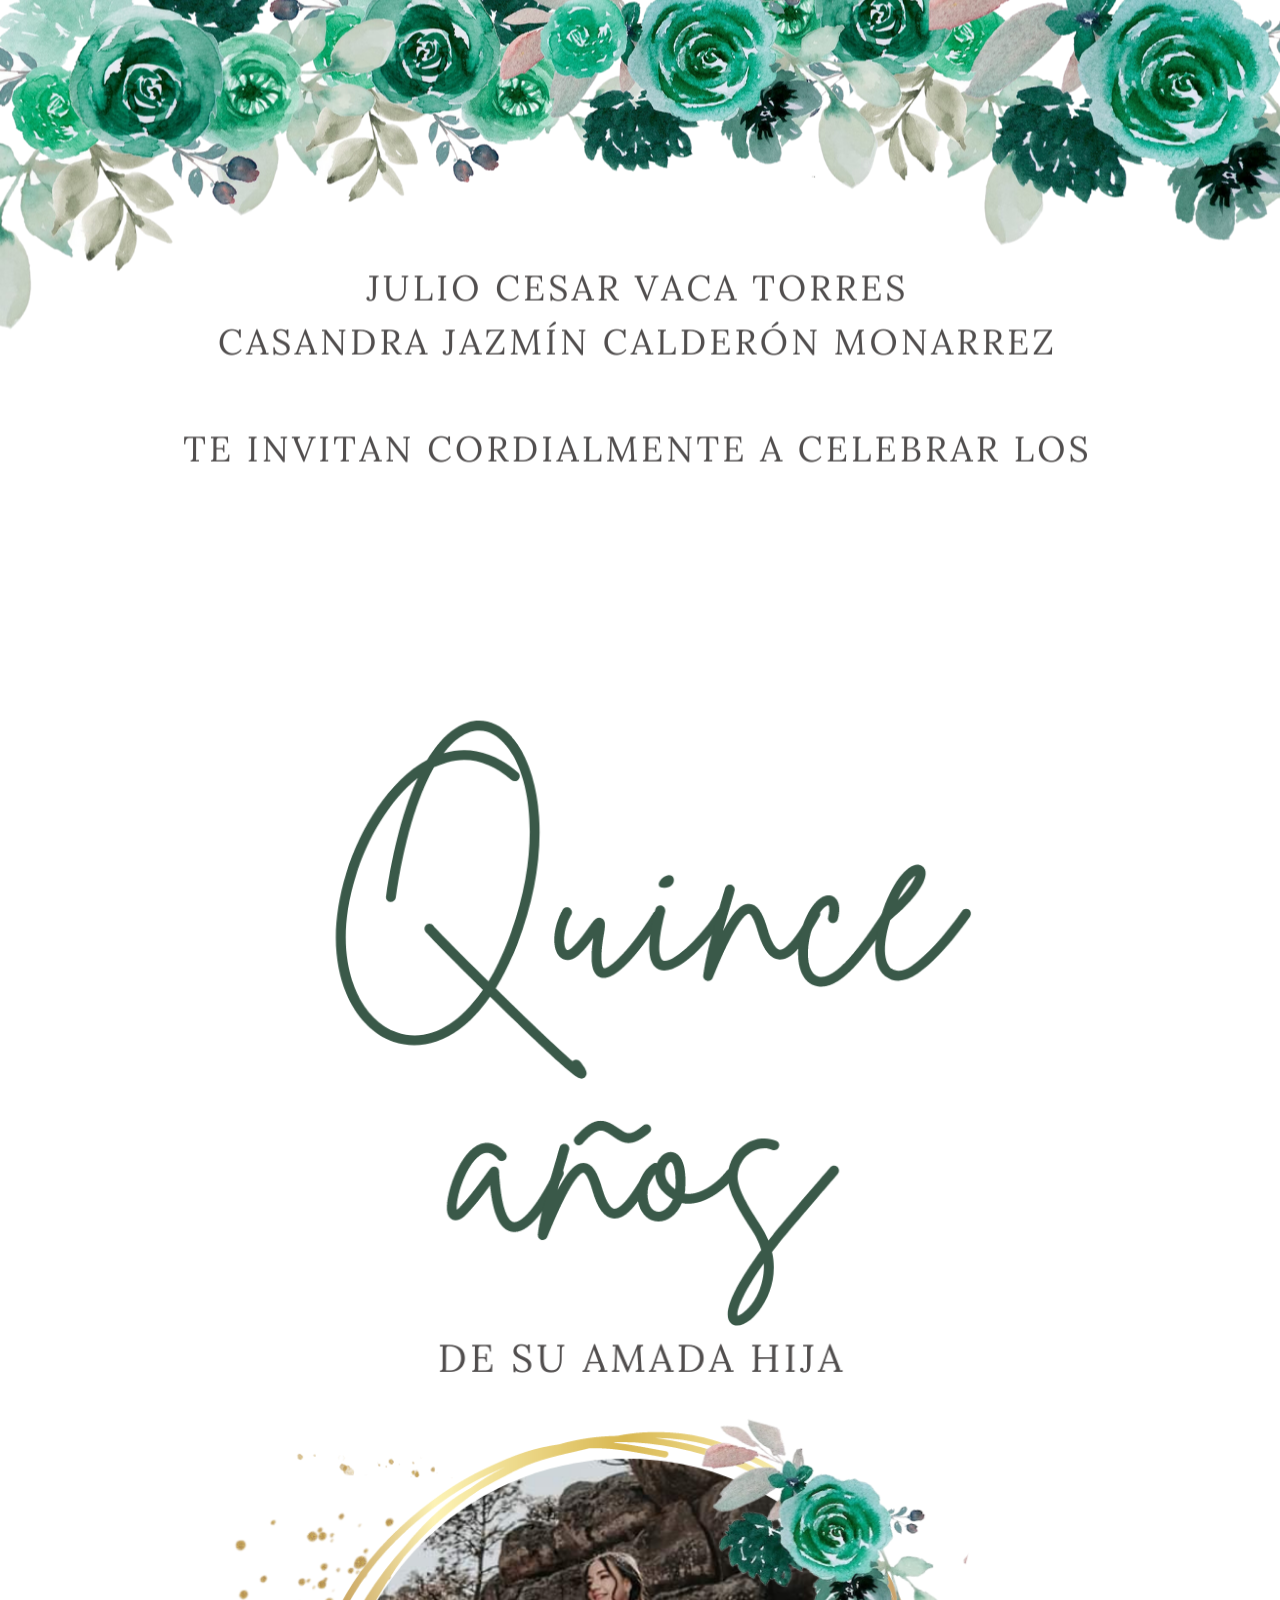
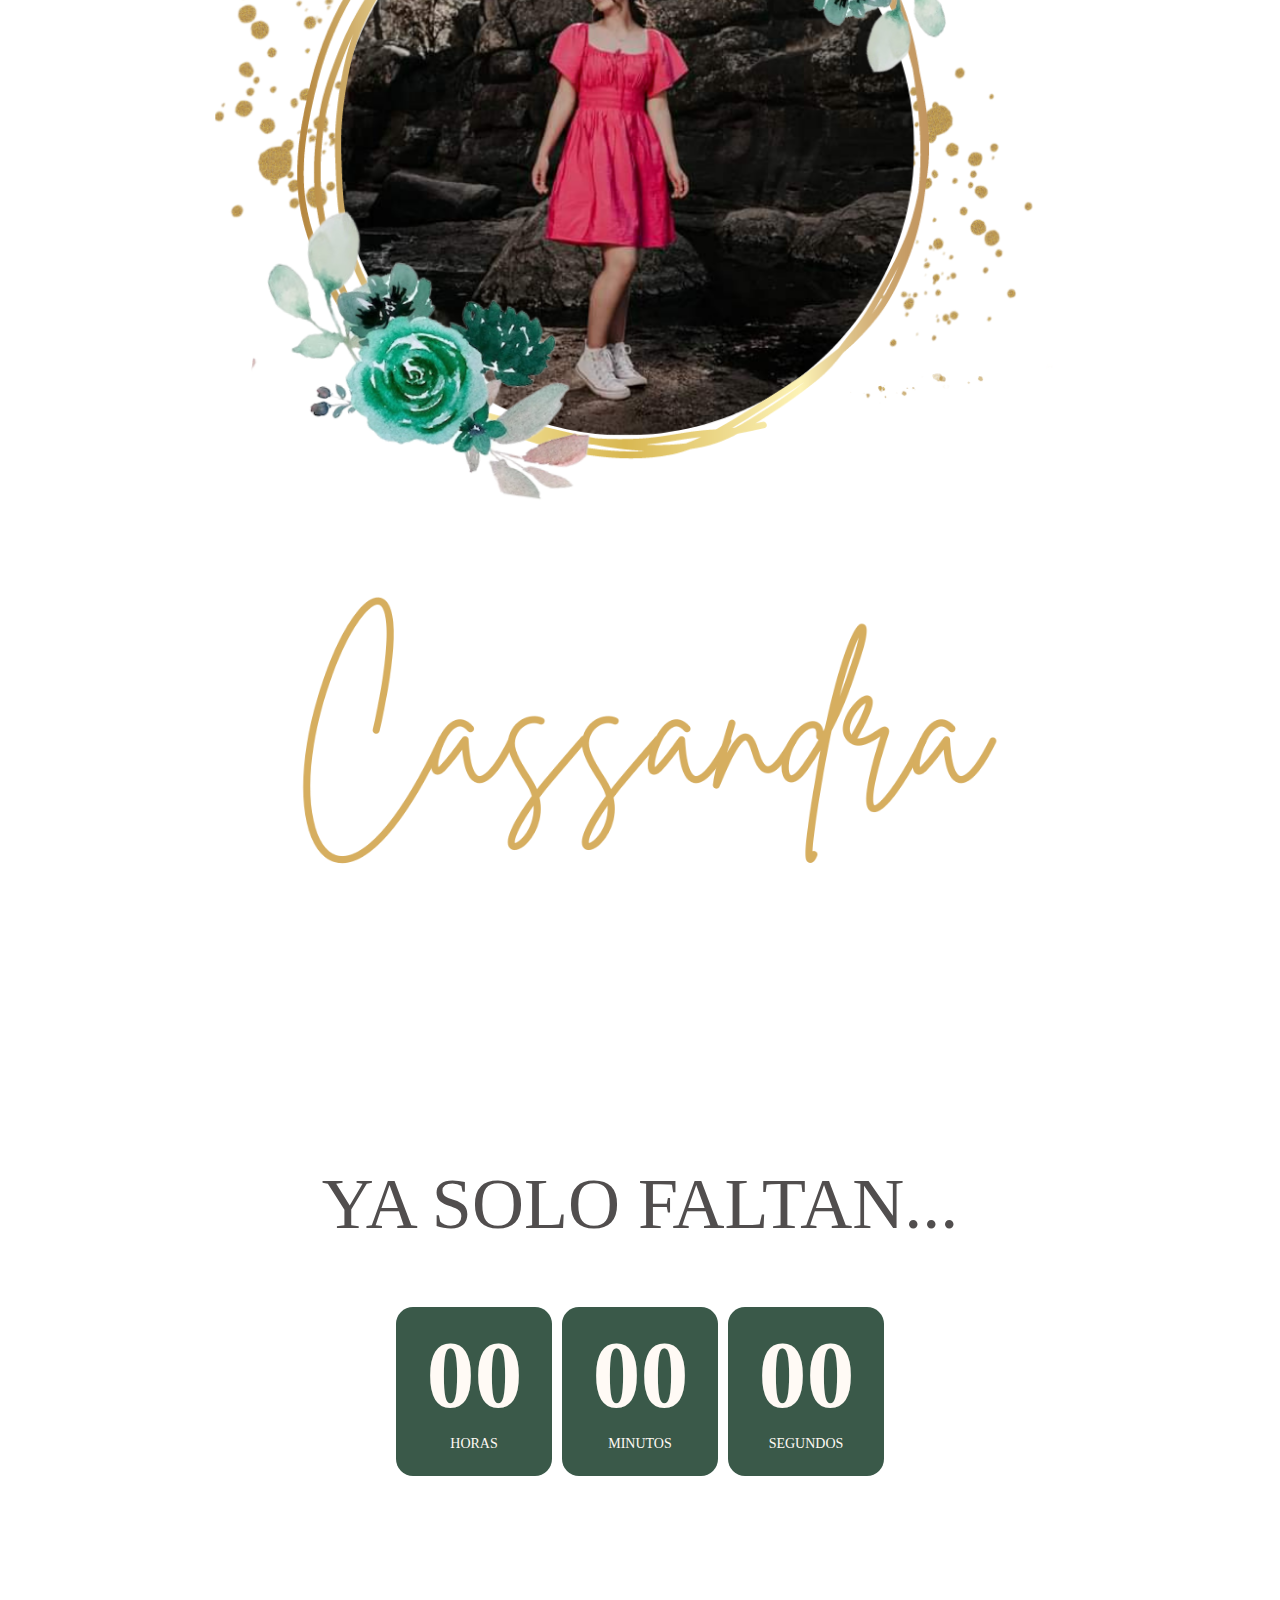
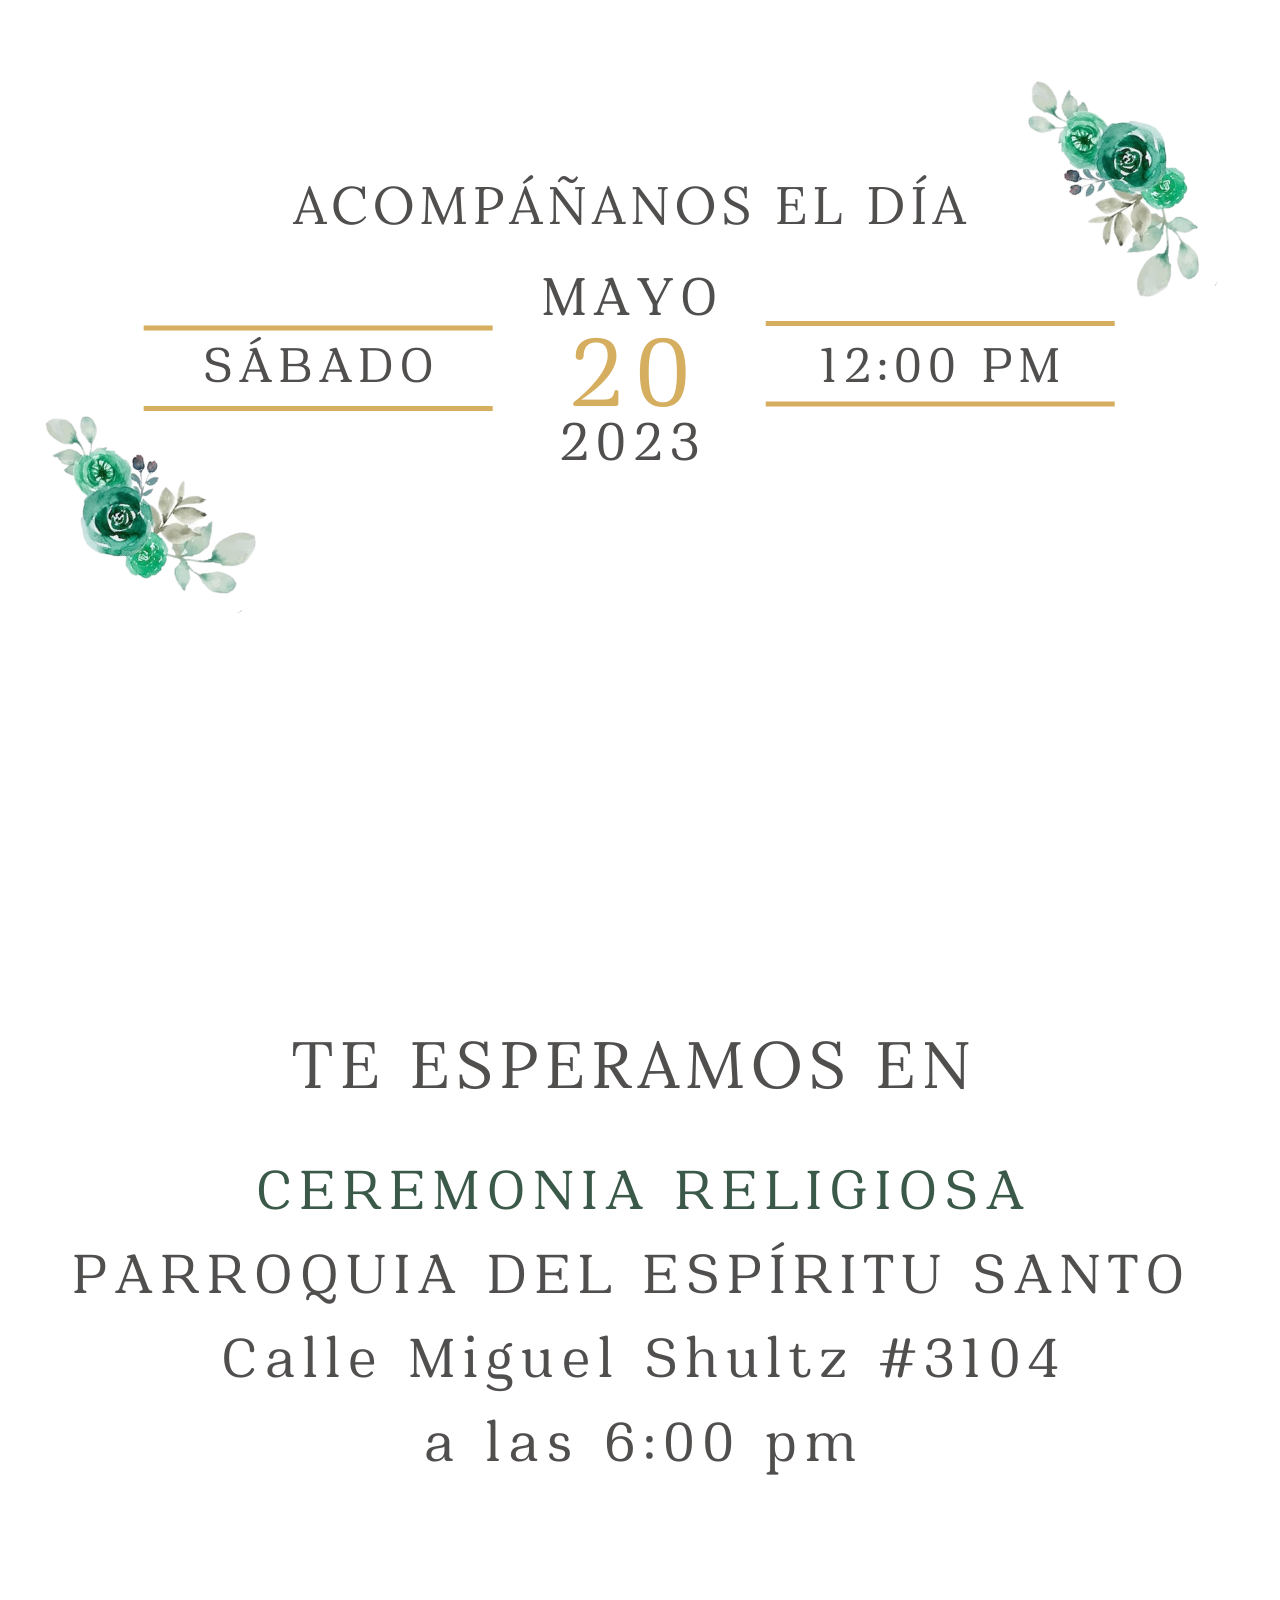
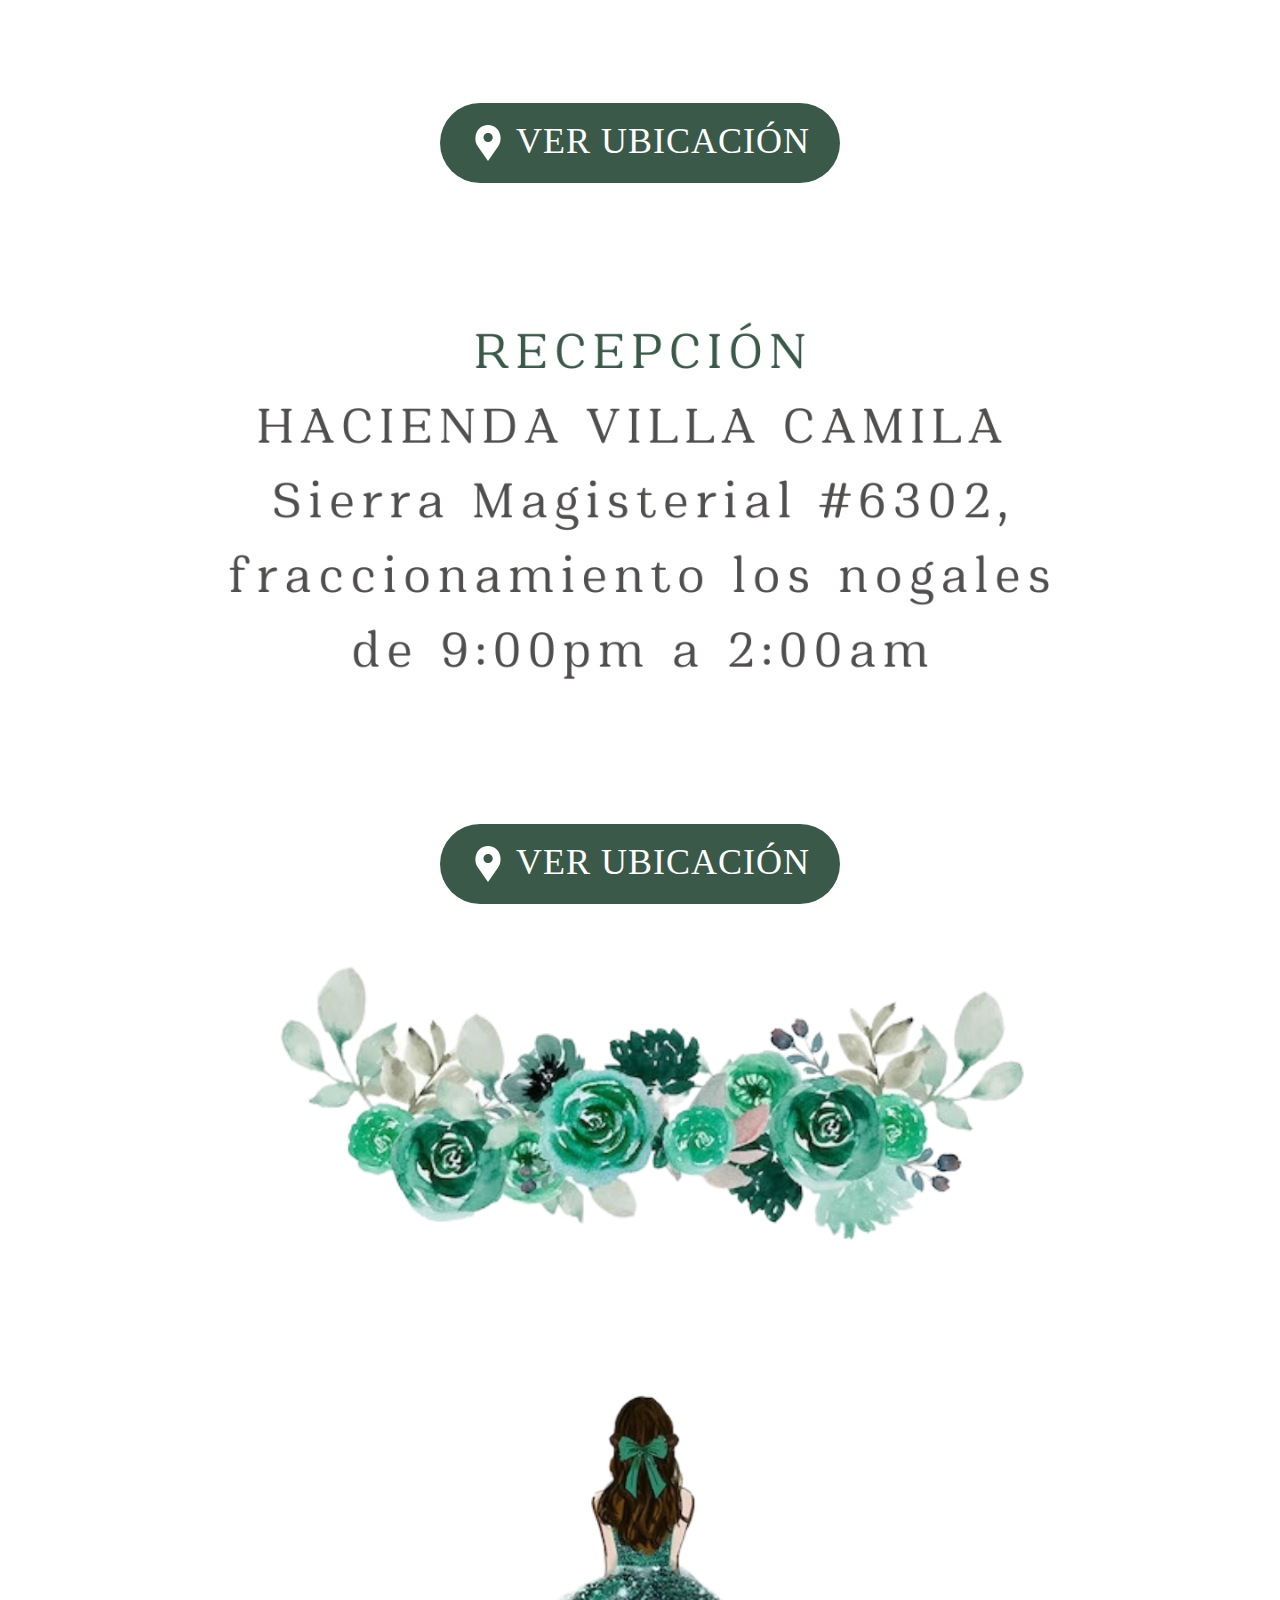
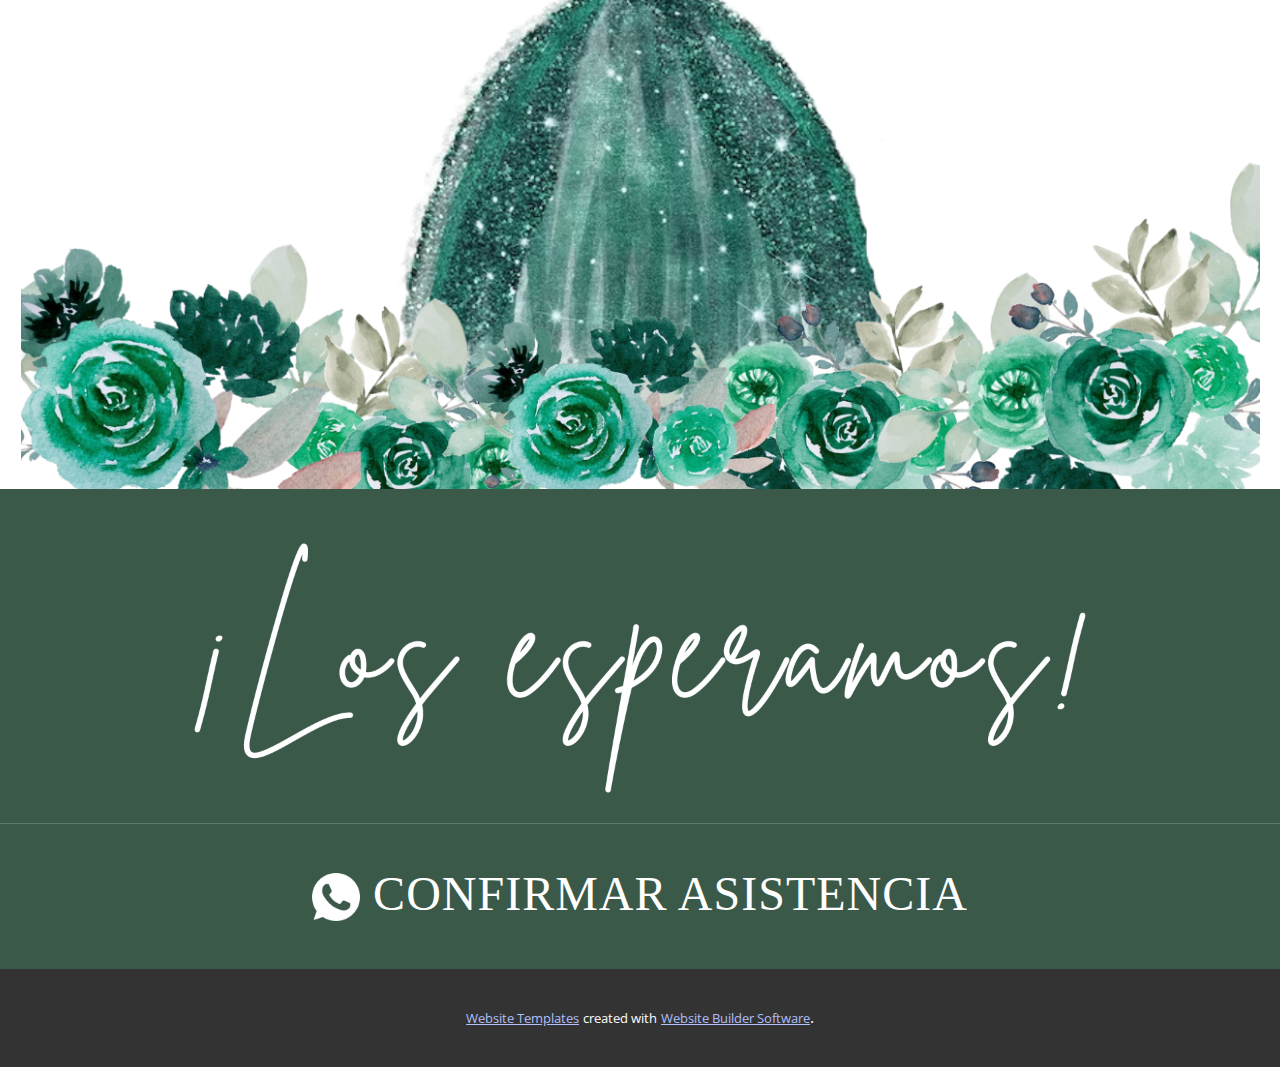
==== Invitacion-Muestra.html @ a3446322 "Add files via upload" ====
<!DOCTYPE html>
<html style="font-size: 16px;" lang="es"><head>
    <meta name="viewport" content="width=device-width, initial-scale=1.0">
    <meta charset="utf-8">
    <meta name="keywords" content="¡Vamos a Celebrar!, ​Ya Solo Faltan..., ¡Acompáñanos a el día!, Te esperamos enNombre del salón, ¡No Faltes!​, Confirma tu asistencia">
    <meta name="description" content="">
    <title>Invitacion Muestra</title>
    <link rel="stylesheet" href="nicepage.css" media="screen">
<link rel="stylesheet" href="Invitacion-Muestra.css" media="screen">
    <script class="u-script" type="text/javascript" src="jquery.js" defer=""></script>
    <script class="u-script" type="text/javascript" src="nicepage.js" defer=""></script>
    <meta name="generator" content="Nicepage 5.5.0, nicepage.com">
    
    <link id="u-theme-google-font" rel="stylesheet" href="https://fonts.googleapis.com/css?family=Roboto:100,100i,300,300i,400,400i,500,500i,700,700i,900,900i|Open+Sans:300,300i,400,400i,500,500i,600,600i,700,700i,800,800i">
    
    
    
    
    
    
    
    
    
    
    
    
    
    
    
    
    
    <script type="application/ld+json">{
		"@context": "http://schema.org",
		"@type": "Organization",
		"name": "Copia de Site5",
		"sameAs": [
				"https://www.facebook.com/AnaAcostaInvitacionesInfantiles/",
				"https://wa.me/message/FXJMHPKDZSCZI1",
				"https://www.instagram.com/anaacosta_invitaciones/"
		]
}</script>
    <meta name="theme-color" content="#3f62f1">
    <meta property="og:title" content="Invitacion Muestra">
    <meta property="og:description" content="">
    <meta property="og:type" content="website">
  <meta data-intl-tel-input-cdn-path="intlTelInput/"></head>
  <body class="u-body u-xl-mode" data-lang="es">
    <section class="u-clearfix u-image u-section-1" id="sec-6061" data-image-width="1280" data-image-height="720">
      <div class="u-clearfix u-sheet u-valign-middle u-sheet-1"></div>
    </section>
    <section class="u-clearfix u-container-align-center u-image u-image-contain u-section-2" id="sec-3e71" data-image-width="1280" data-image-height="720">
      <div class="u-clearfix u-sheet u-sheet-1"></div>
    </section>
    <section class="u-clearfix u-container-align-center u-image u-image-contain u-section-3" id="sec-f51b" data-image-width="1280" data-image-height="720">
      <div class="u-clearfix u-sheet u-sheet-1"></div>
    </section>
    <section class="u-clearfix u-container-align-center u-image u-image-contain u-section-4" id="sec-8575" data-image-width="1280" data-image-height="720">
      <div class="u-clearfix u-sheet u-sheet-1"></div>
    </section>
    <section class="u-clearfix u-section-5" id="carousel_cf82">
      <div class="u-clearfix u-sheet u-valign-middle-lg u-valign-middle-md u-valign-middle-sm u-valign-middle-xs u-sheet-1">
        <h2 class="u-custom-font u-font-georgia u-text u-text-custom-color-22 u-text-default u-text-1">YA SOLO FALTAN...</h2>
      </div>
    </section>
    <section class="u-clearfix u-section-6" id="sec-a7fc">
      <div class="u-clearfix u-sheet u-valign-middle-xs u-sheet-1">
        <div class="u-countdown u-countdown-1" data-target-date="Sun, 21 May 2023 00:00:38 GMT" data-type="to-date" data-for="everyone" data-time-left="750m" data-timer-id="5ce0" data-target-number="100" data-direction="down" data-start-time="Fri, 25 Nov 2022 11:04:22 GMT" data-frequency="1s" data-after-count="none" data-redirect-url="https://" data-count-animation="slide" data-animation-out="0">
          <div class="u-countdown-wrapper u-spacing-10">
            <div class="u-countdown-item u-countdown-years u-custom-color-26 u-hidden u-radius-17 u-spacing-10 u-countdown-item-1">
              <div class="u-countdown-counter u-custom-font u-font-roboto-slab u-countdown-counter-1"><div class="u-countdown-number u-text-custom-color-20">0</div><div class="u-countdown-number u-hidden u-text-custom-color-20">0</div></div>
              <div class="u-countdown-label u-custom-font u-font-georgia u-text-custom-color-20 u-countdown-label-1">Years</div>
            </div>
            <div class="u-countdown-separator u-custom-font u-font-roboto-slab u-hidden u-text-custom-color-20 u-countdown-separator-1"></div>
            <div class="u-countdown-days u-countdown-item u-custom-color-26 u-radius-17 u-spacing-10 u-countdown-item-2">
              <div class="u-countdown-counter u-custom-font u-font-roboto-slab u-countdown-counter-2"><div class="u-countdown-number u-text-custom-color-20">2</div><div class="u-countdown-number u-text-custom-color-20">3</div><div class="u-countdown-number u-hidden u-text-custom-color-20">2</div></div>
              <div class="u-countdown-label u-custom-font u-font-georgia u-text-custom-color-20 u-countdown-label-2">Días</div>
            </div>
            <div class="u-countdown-separator u-custom-font u-font-roboto-slab u-text-custom-color-20 u-countdown-separator-2"></div>
            <div class="u-countdown-hours u-countdown-item u-custom-color-26 u-radius-17 u-spacing-10 u-countdown-item-3">
              <div class="u-countdown-counter u-custom-font u-font-roboto-slab u-countdown-counter-3"><div class="u-countdown-number u-text-custom-color-20">1</div><div class="u-countdown-number u-text-custom-color-20">9</div></div>
              <div class="u-countdown-label u-custom-font u-font-georgia u-text-custom-color-20 u-countdown-label-3">Horas</div>
            </div>
            <div class="u-countdown-separator u-custom-font u-font-roboto-slab u-text-custom-color-20 u-countdown-separator-3"></div>
            <div class="u-countdown-item u-countdown-minutes u-custom-color-26 u-radius-17 u-spacing-10 u-countdown-item-4">
              <div class="u-countdown-counter u-custom-font u-font-roboto-slab u-countdown-counter-4"><div class="u-countdown-number u-text-custom-color-20">3</div><div class="u-countdown-number u-text-custom-color-20">4</div></div>
              <div class="u-countdown-label u-custom-font u-font-georgia u-text-custom-color-20 u-countdown-label-4">Minutos</div>
            </div>
            <div class="u-countdown-separator u-custom-font u-font-roboto-slab u-text-custom-color-20 u-countdown-separator-4"></div>
            <div class="u-countdown-item u-countdown-seconds u-custom-color-26 u-radius-17 u-spacing-10 u-countdown-item-5">
              <div class="u-countdown-counter u-custom-font u-font-roboto-slab u-countdown-counter-5"><div class="u-countdown-number u-text-custom-color-20">0</div><div class="u-countdown-number u-text-custom-color-20">7</div></div>
              <div class="u-countdown-label u-custom-font u-font-georgia u-text-custom-color-20 u-countdown-label-5">Segundos</div>
            </div>
            <div class="u-countdown-separator u-custom-font u-font-roboto-slab u-hidden u-text-custom-color-20 u-countdown-separator-5"></div>
            <div class="u-countdown-item u-countdown-numbers u-custom-color-26 u-hidden u-radius-17 u-spacing-10 u-countdown-item-6">
              <div class="u-countdown-counter u-custom-font u-font-roboto-slab u-countdown-counter-6"><div class="u-countdown-number u-text-custom-color-20">0</div><div class="u-countdown-number u-text-custom-color-20">0</div><div class="u-countdown-number u-text-custom-color-20">1</div><div class="u-countdown-number u-text-custom-color-20">0</div><div class="u-countdown-number u-text-custom-color-20">0</div></div>
              <div class="u-countdown-label u-custom-font u-font-georgia u-text-custom-color-20 u-countdown-label-6">Items</div>
            </div>
          </div>
          <div class="u-countdown-message u-hidden">
            <p>Sorry, the time is up.</p>
          </div>
        </div>
      </div>
    </section>
    <section class="u-clearfix u-container-align-center u-image u-image-contain u-section-7" id="sec-9c58" data-image-width="1280" data-image-height="720">
      <div class="u-clearfix u-sheet u-sheet-1"></div>
    </section>
    <section class="u-clearfix u-container-align-center-lg u-container-align-center-md u-container-align-center-sm u-container-align-center-xl u-image u-image-contain u-section-8" id="sec-7c56" data-image-width="1280" data-image-height="720">
      <div class="u-clearfix u-sheet u-valign-bottom-lg u-valign-bottom-sm u-valign-bottom-xl u-valign-bottom-xs u-sheet-1"></div>
    </section>
    <section class="u-clearfix u-section-9" id="sec-bcdd">
      <div class="u-clearfix u-sheet u-valign-middle-md u-valign-middle-sm u-valign-middle-xs u-sheet-1">
        <a href="https://goo.gl/maps/tTmM3N632WUCsZRV6" class="u-border-none u-btn u-btn-round u-button-style u-custom-color-26 u-custom-font u-font-georgia u-hover-custom-color-27 u-radius-50 u-btn-1"><span class="u-icon"><svg class="u-svg-content" viewBox="0 0 54.757 54.757" x="0px" y="0px" style="width: 1em; height: 1em;"><path d="M40.94,5.617C37.318,1.995,32.502,0,27.38,0c-5.123,0-9.938,1.995-13.56,5.617c-6.703,6.702-7.536,19.312-1.804,26.952
	L27.38,54.757L42.721,32.6C48.476,24.929,47.643,12.319,40.94,5.617z M27.557,26c-3.859,0-7-3.141-7-7s3.141-7,7-7s7,3.141,7,7
	S31.416,26,27.557,26z"></path></svg><img></span>&nbsp;VER UBICACIÓN
        </a>
      </div>
    </section>
    <section class="u-clearfix u-container-align-center u-image u-image-contain u-section-10" id="sec-91b6" data-image-width="1280" data-image-height="720">
      <div class="u-clearfix u-sheet u-valign-bottom-sm u-valign-bottom-xs u-sheet-1"></div>
    </section>
    <section class="u-clearfix u-section-11" id="sec-6587">
      <div class="u-clearfix u-sheet u-valign-middle-md u-valign-middle-sm u-valign-middle-xs u-sheet-1">
        <a href="https://goo.gl/maps/tTmM3N632WUCsZRV6" class="u-border-none u-btn u-btn-round u-button-style u-custom-color-26 u-custom-font u-font-georgia u-hover-custom-color-27 u-radius-50 u-btn-1"><span class="u-icon"><svg class="u-svg-content" viewBox="0 0 54.757 54.757" x="0px" y="0px" style="width: 1em; height: 1em;"><path d="M40.94,5.617C37.318,1.995,32.502,0,27.38,0c-5.123,0-9.938,1.995-13.56,5.617c-6.703,6.702-7.536,19.312-1.804,26.952
	L27.38,54.757L42.721,32.6C48.476,24.929,47.643,12.319,40.94,5.617z M27.557,26c-3.859,0-7-3.141-7-7s3.141-7,7-7s7,3.141,7,7
	S31.416,26,27.557,26z"></path></svg><img></span>&nbsp;VER UBICACIÓN
        </a>
      </div>
    </section>
    <section class="u-clearfix u-container-align-center u-image u-image-contain u-section-12" id="sec-72d9" data-image-width="1280" data-image-height="720">
      <div class="u-clearfix u-sheet u-sheet-1"></div>
    </section>
    <section class="u-clearfix u-container-align-center u-image u-image-contain u-section-13" id="sec-61ba" data-image-width="1280" data-image-height="720">
      <div class="u-clearfix u-sheet u-sheet-1"></div>
    </section>
    <section class="u-clearfix u-image u-section-14" id="sec-9cc2" data-image-width="1920" data-image-height="1080">
      <div class="u-clearfix u-sheet u-sheet-1"></div>
    </section>
    <section class="u-clearfix u-custom-color-26 u-section-15" id="sec-fc0a">
      <div class="u-clearfix u-sheet u-valign-middle u-sheet-1">
        <a href="https://api.whatsapp.com/send?phone=+5216141927201&amp;text=%C2%A1Hola%21+Muchas+gracias+por+la+invitaci%C3%B3n%2C+ah%C3%AD+estaremos%21%21+%F0%9F%A5%B3" class="u-border-none u-btn u-btn-round u-button-style u-custom-color-26 u-custom-font u-font-georgia u-hover-custom-color-27 u-radius-50 u-btn-1"><span class="u-file-icon u-icon u-text-white"><img src="images/733641-25908de1.png" alt=""></span>&nbsp;CONFIRMAR ASISTENCIA
        </a>
      </div>
    </section>
    
    
    
    
    <section class="u-backlink u-clearfix u-grey-80">
      <a class="u-link" href="https://nicepage.com/website-templates" target="_blank">
        <span>Website Templates</span>
      </a>
      <p class="u-text">
        <span>created with</span>
      </p>
      <a class="u-link" href="" target="_blank">
        <span>Website Builder Software</span>
      </a>. 
    </section>
  
</body></html>
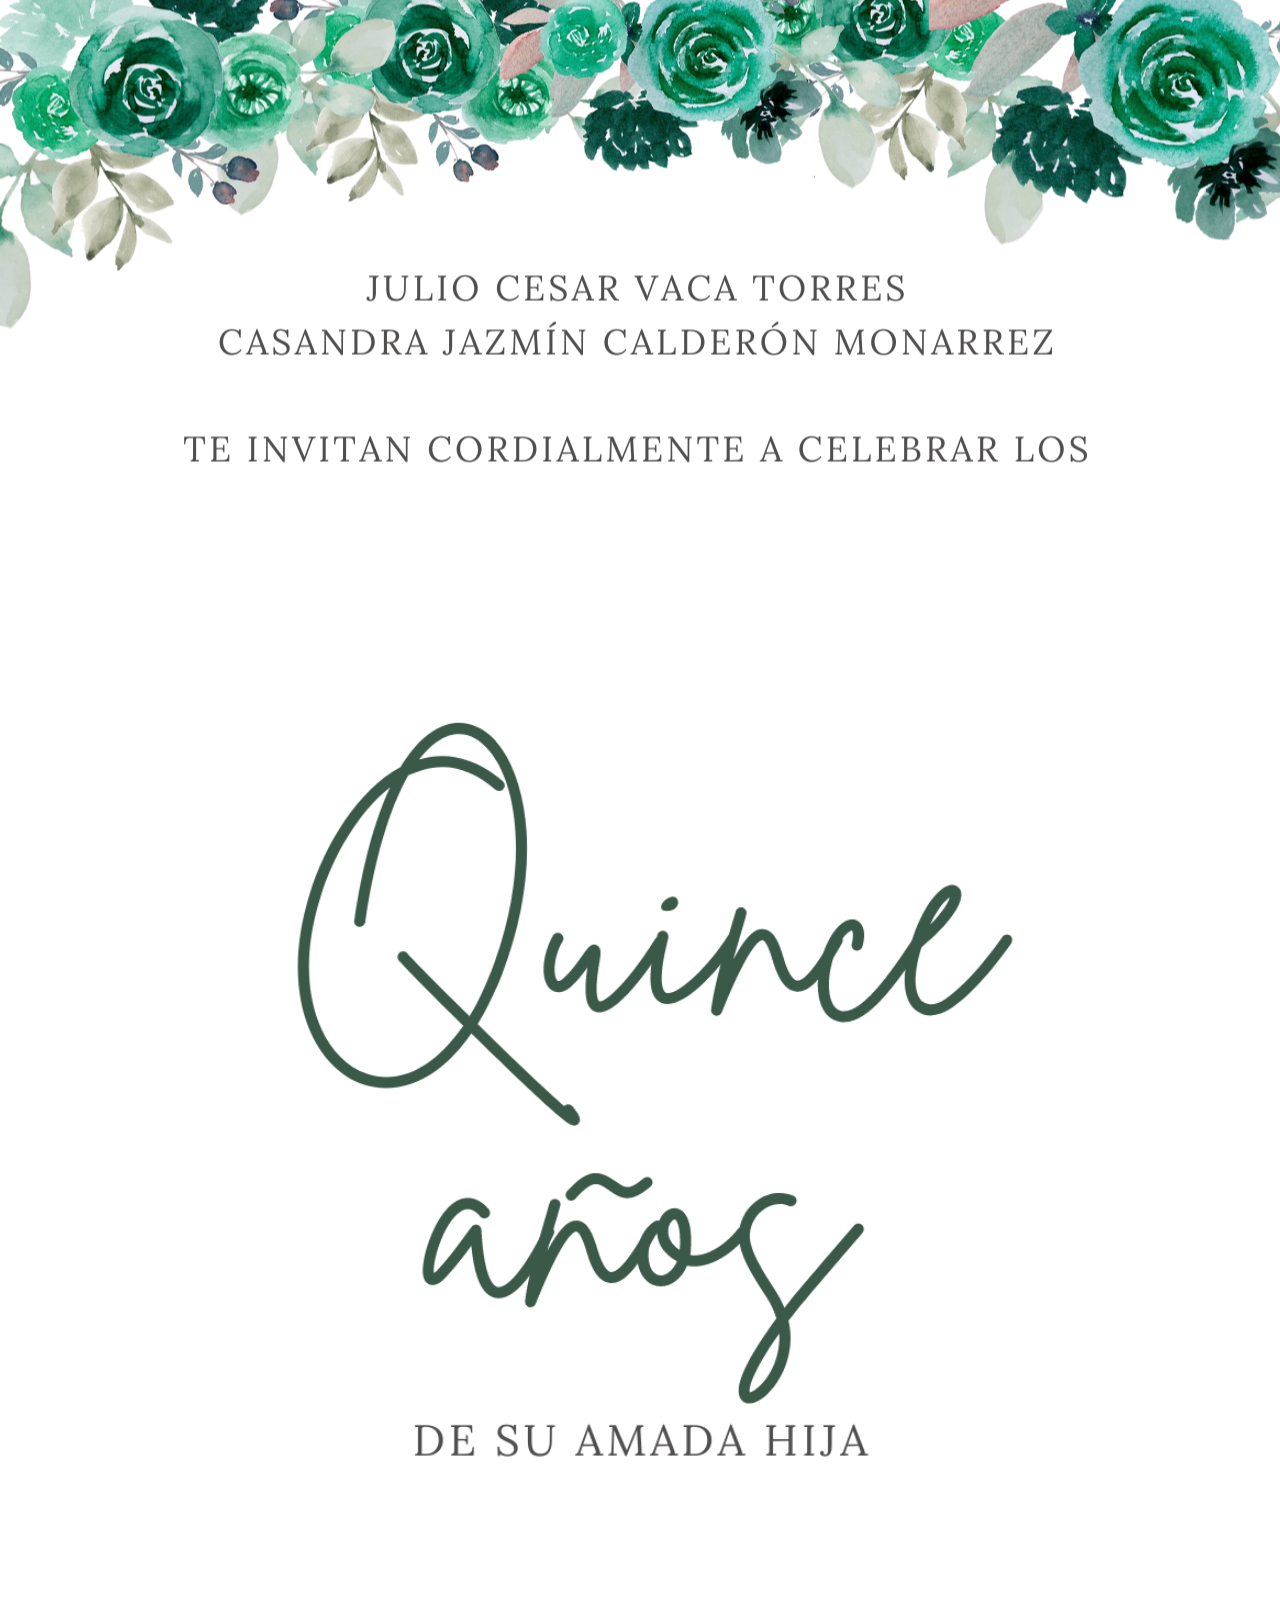
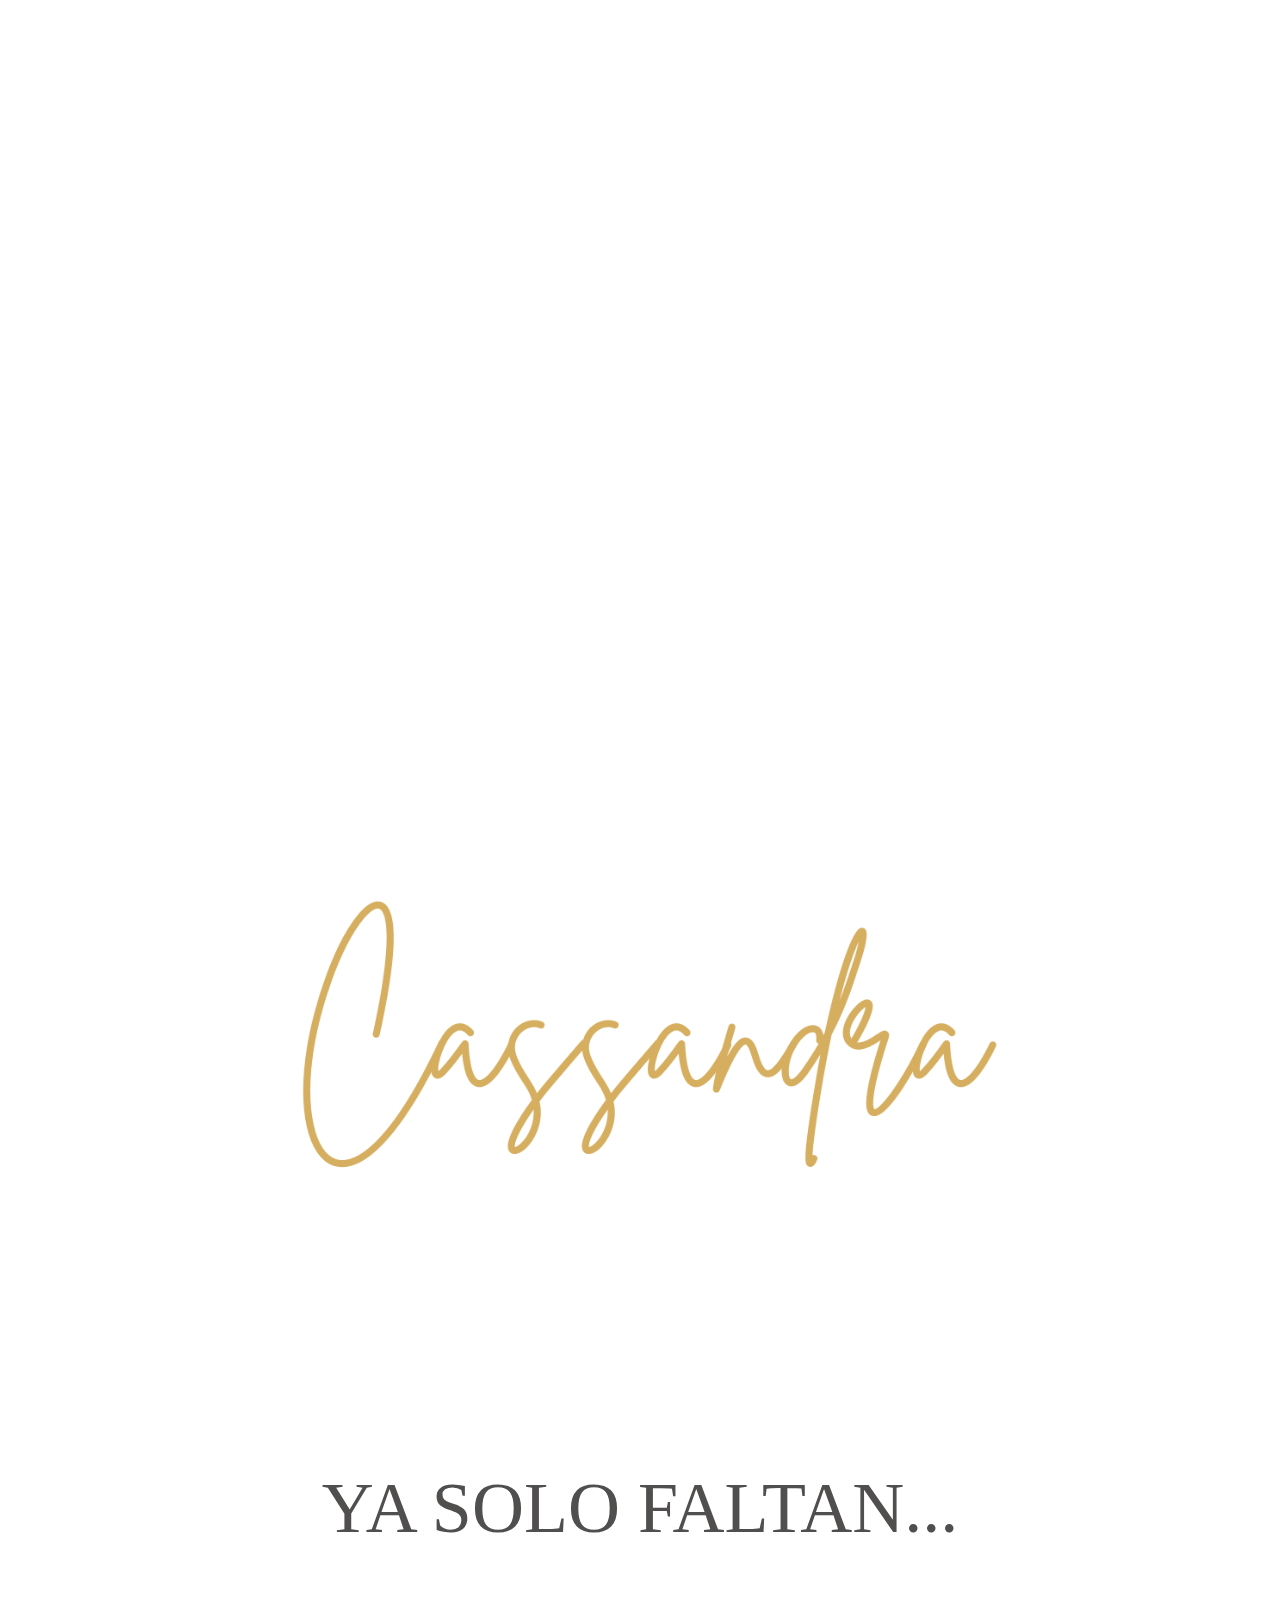
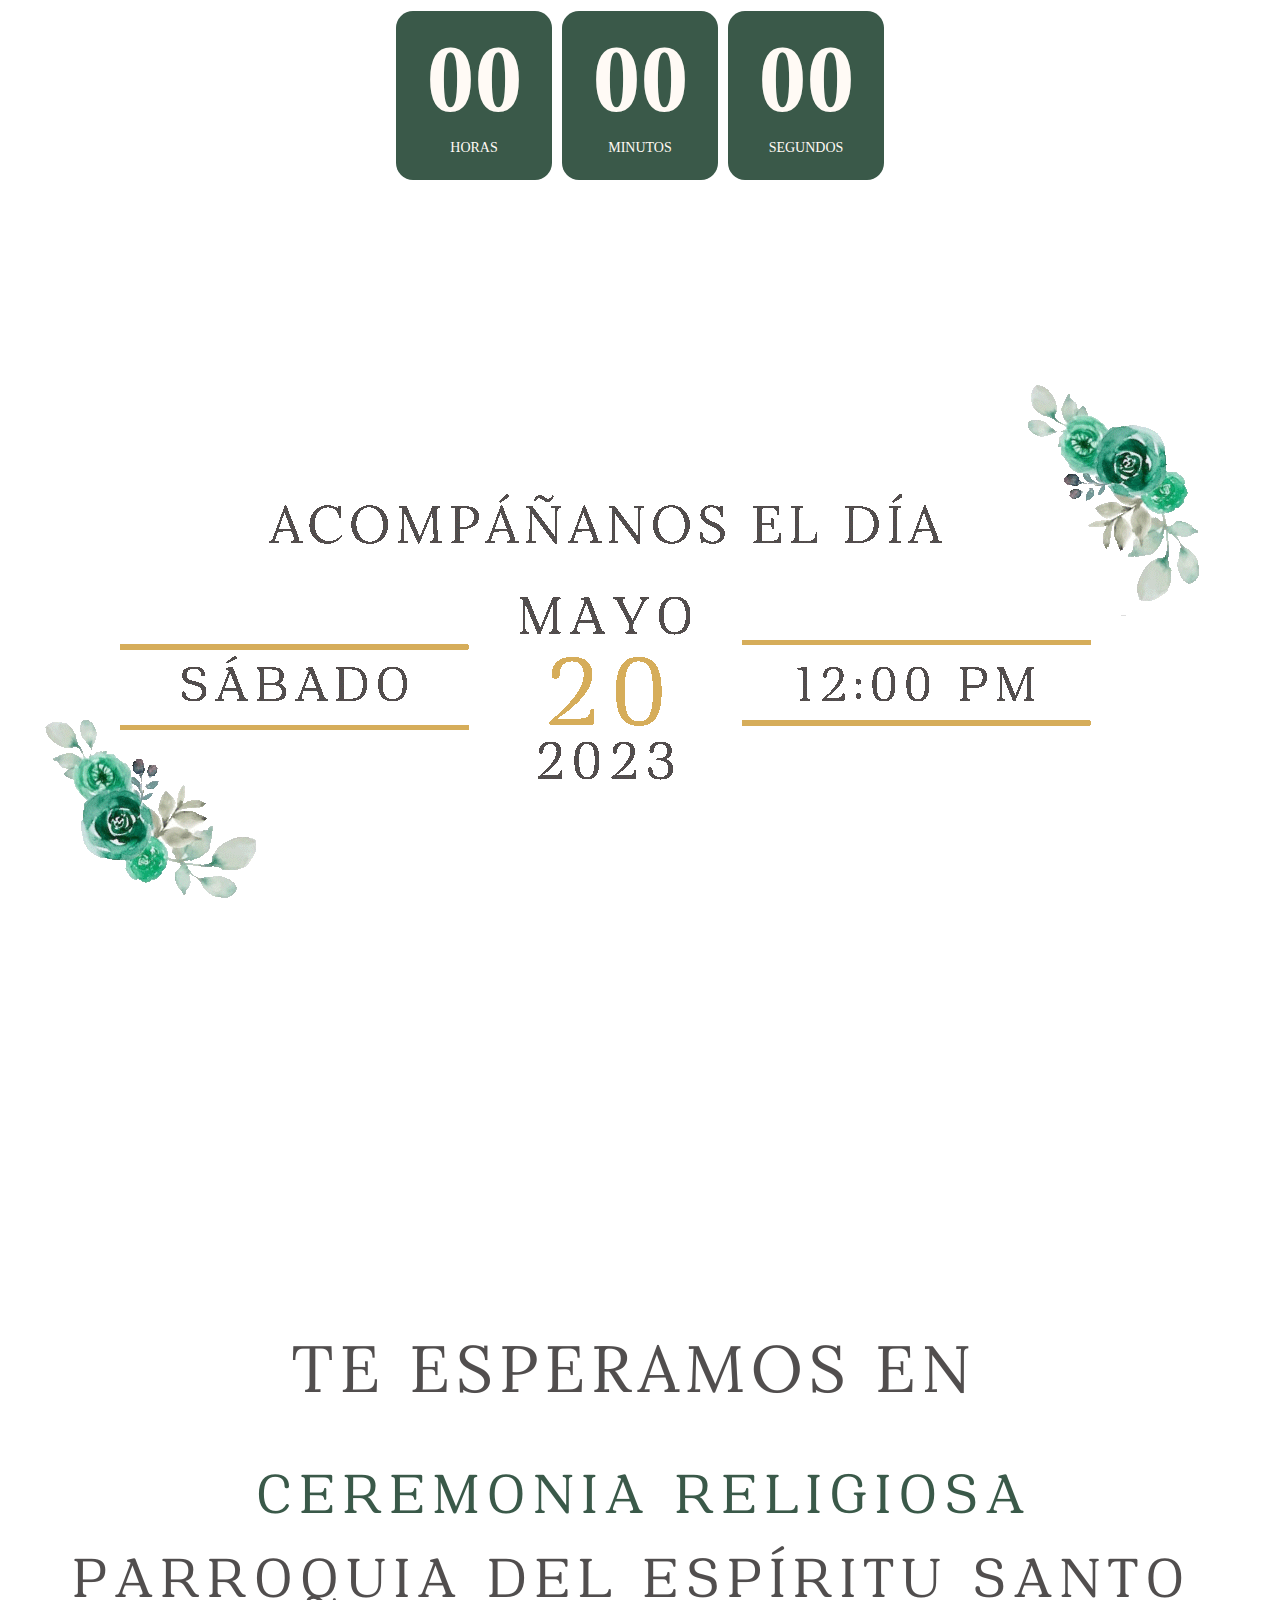
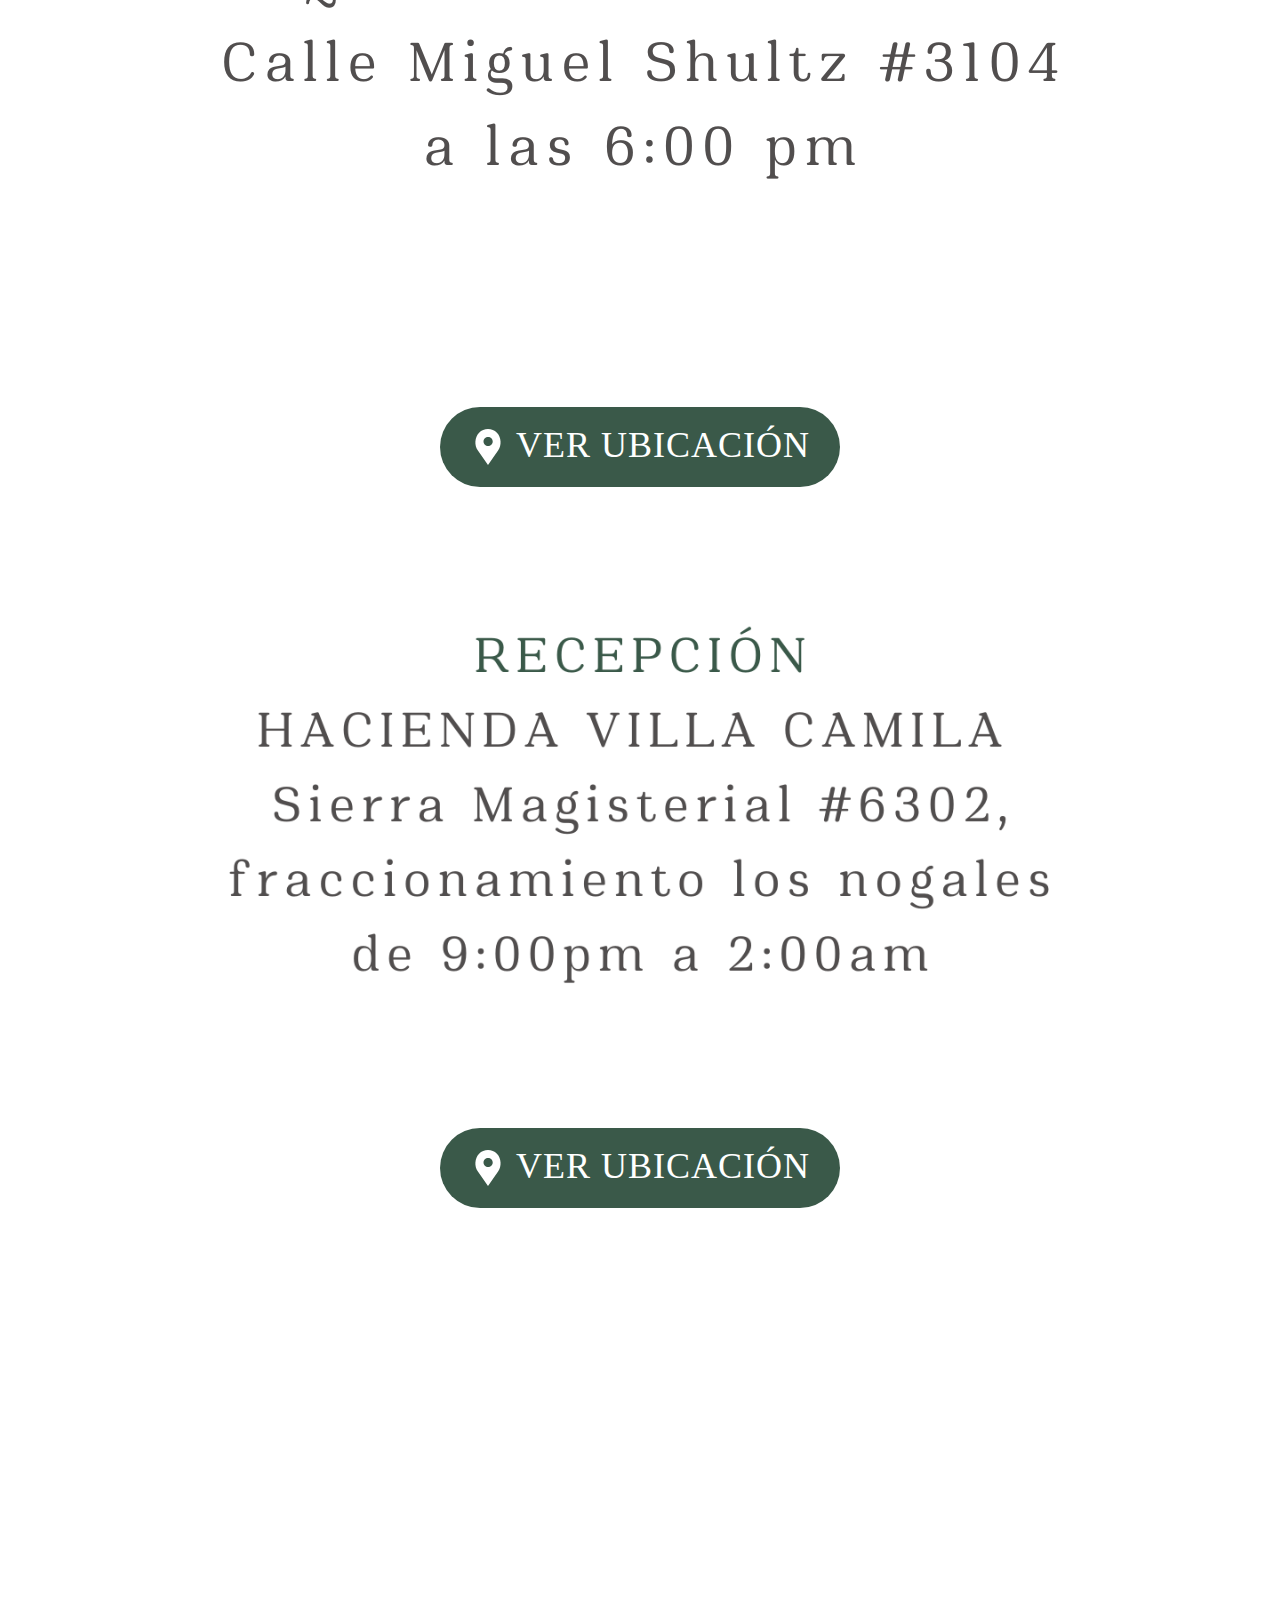
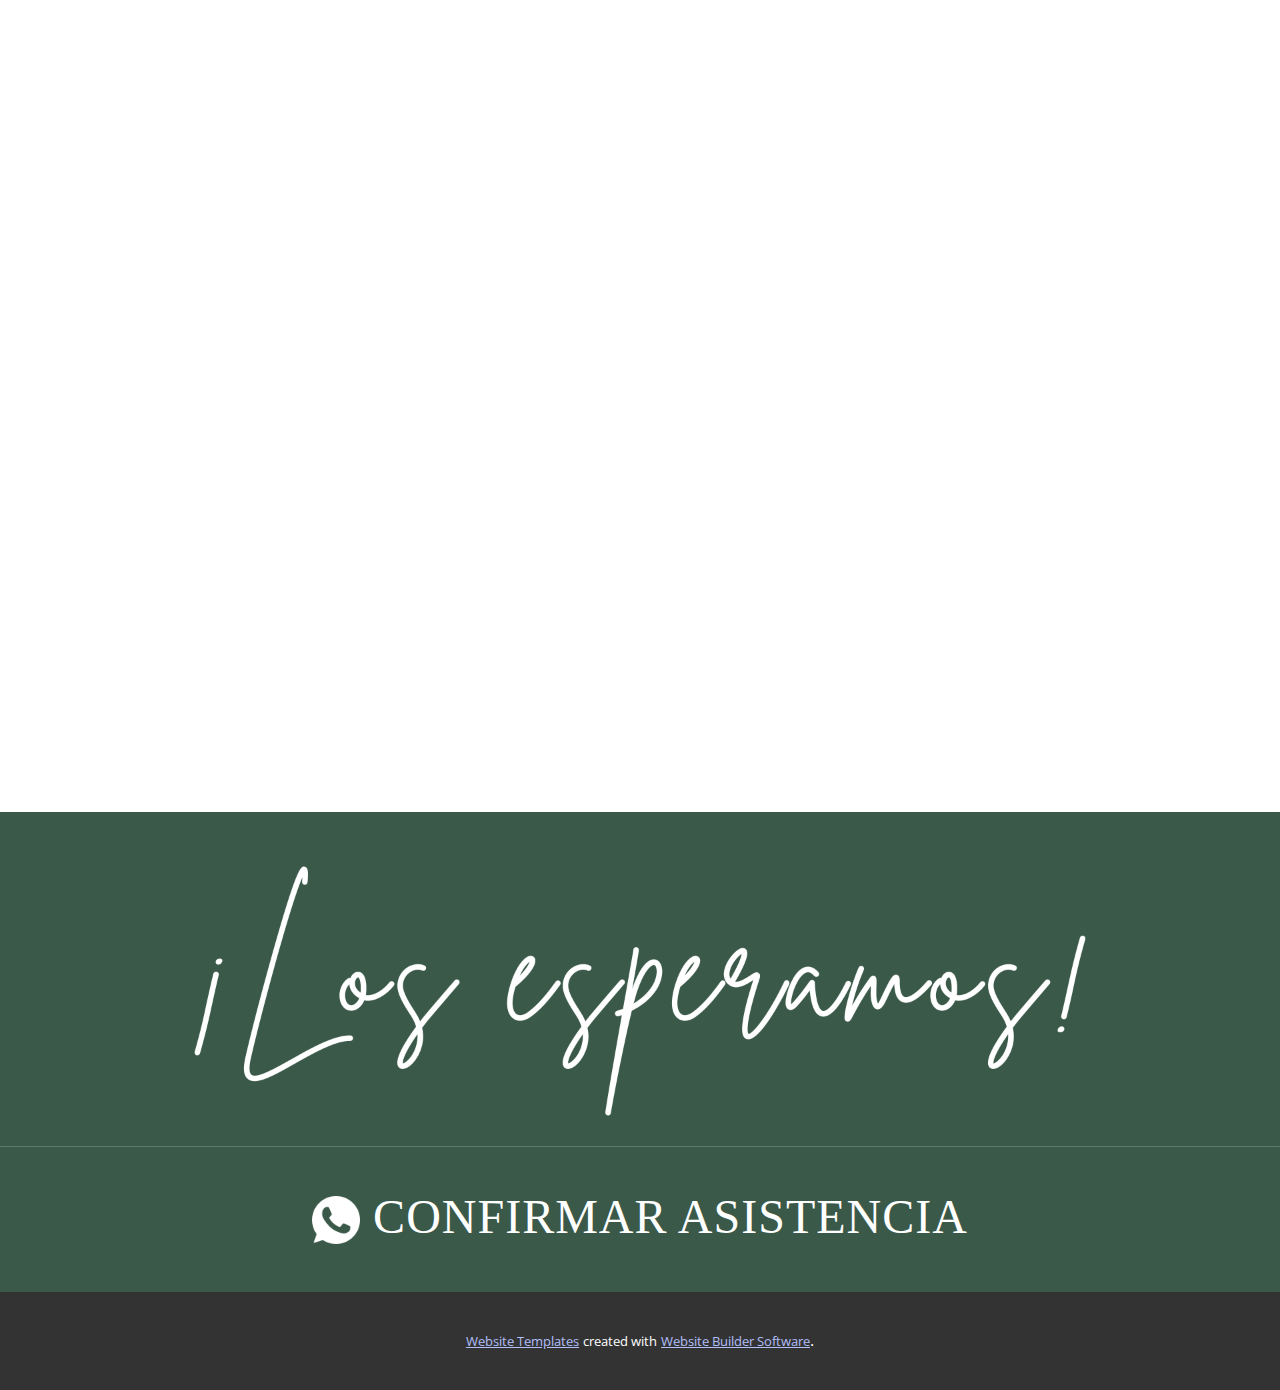
==== commit 3117db84: "Add files via upload" ====
--- a/Invitacion-Muestra.html
+++ b/Invitacion-Muestra.html
@@ -48,10 +48,10 @@
     <section class="u-clearfix u-image u-section-1" id="sec-6061" data-image-width="1280" data-image-height="720">
       <div class="u-clearfix u-sheet u-valign-middle u-sheet-1"></div>
     </section>
-    <section class="u-clearfix u-container-align-center u-image u-image-contain u-section-2" id="sec-3e71" data-image-width="1280" data-image-height="720">
+    <section class="u-clearfix u-container-align-center u-image u-section-2" id="sec-3e71" data-image-width="1280" data-image-height="720">
       <div class="u-clearfix u-sheet u-sheet-1"></div>
     </section>
-    <section class="u-clearfix u-container-align-center u-image u-image-contain u-section-3" id="sec-f51b" data-image-width="1280" data-image-height="720">
+    <section class="u-clearfix u-container-align-center u-image u-section-3" id="sec-f51b" data-image-width="1280" data-image-height="720">
       <div class="u-clearfix u-sheet u-sheet-1"></div>
     </section>
     <section class="u-clearfix u-container-align-center u-image u-image-contain u-section-4" id="sec-8575" data-image-width="1280" data-image-height="720">
--- a/nicepage.css
+++ b/nicepage.css
@@ -40315,73 +40315,6 @@
 
         a.u-link.u-hover-custom-color-22:hover {
             color: #514e4e !important;
-        }
-
-        
-        
-        .u-custom-color-24,
-        .u-body.u-custom-color-24,
-        section.u-custom-color-24:before,
-        .u-custom-color-24 > .u-container-layout:before,
-        .u-custom-color-24 > .u-inner-container-layout:before,
-        .u-custom-color-24.u-sidenav:before,
-        .u-container-layout.u-container-layout.u-custom-color-24:before,
-        .u-table-alt-custom-color-24 tr:nth-child(even)
-        {
-            color: #ffffff;
-            background-color: #f76fa5;
-        }
-
-        .u-button-style.u-custom-color-24,
-        .u-button-style.u-custom-color-24[class*="u-border-"]
-        {
-            color: #ffffff !important;
-            background-color: #f76fa5 !important;
-        }
-
-        .u-button-style.u-custom-color-24:hover,
-        .u-button-style.u-custom-color-24[class*="u-border-"]:hover,
-        .u-button-style.u-custom-color-24:focus,
-        .u-button-style.u-custom-color-24[class*="u-border-"]:focus,
-        .u-button-style.u-button-style.u-custom-color-24:active,
-        .u-button-style.u-button-style.u-custom-color-24[class*="u-border-"]:active,
-        .u-button-style.u-button-style.u-custom-color-24.active,
-        .u-button-style.u-button-style.u-custom-color-24[class*="u-border-"].active,
-        li.active > .u-button-style.u-button-style.u-custom-color-24,
-        li.active > .u-button-style.u-button-style.u-custom-color-24[class*="u-border-"]
-        {
-            color: #ffffff !important;
-            background-color: #f54d90 !important;
-        }
-
-        .u-hover-custom-color-24:hover,
-        .u-hover-custom-color-24[class*="u-border-"]:hover,
-        .u-hover-custom-color-24:focus,
-        .u-hover-custom-color-24[class*="u-border-"]:focus,
-        .u-active-custom-color-24.u-active.u-active,
-        .u-active-custom-color-24[class*="u-border-"].u-active.u-active,
-        a.u-button-style.u-hover-custom-color-24:hover,
-        a.u-button-style.u-hover-custom-color-24[class*="u-border-"]:hover,
-        a.u-button-style:hover > .u-hover-custom-color-24,
-        a.u-button-style:hover > .u-hover-custom-color-24[class*="u-border-"],
-        a.u-button-style.u-hover-custom-color-24:focus,
-        a.u-button-style.u-hover-custom-color-24[class*="u-border-"]:focus,
-        a.u-button-style.u-button-style.u-active-custom-color-24:active,
-        a.u-button-style.u-button-style.u-active-custom-color-24[class*="u-border-"]:active,
-        a.u-button-style.u-button-style.u-active-custom-color-24.active,
-        a.u-button-style.u-button-style.u-active-custom-color-24[class*="u-border-"].active,
-        a.u-button-style.u-button-style.active > .u-active-custom-color-24,
-        a.u-button-style.u-button-style.active > .u-active-custom-color-24[class*="u-border-"],
-        li.active > a.u-button-style.u-button-style.u-active-custom-color-24,
-        li.active > a.u-button-style.u-button-style.u-active-custom-color-24[class*="u-border-"],
-        input.u-field-input.u-field-input.u-active-custom-color-24:checked
-        {
-            color: #ffffff !important;
-            background-color: #f76fa5 !important;
-        }
-
-        a.u-link.u-hover-custom-color-24:hover {
-            color: #f76fa5 !important;
         }
 
         
@@ -40686,55 +40619,6 @@
         }
         
         
-        .u-border-custom-color-24,
-        .u-separator-custom-color-24:after
-        {
-            border-color: #f76fa5;
-            stroke: #f76fa5;
-        }
-
-        .u-button-style.u-border-custom-color-24
-        {
-            border-color: #f76fa5 !important;
-            color: #f76fa5 !important;
-            background-color: transparent !important;
-        }
-
-        .u-button-style.u-border-custom-color-24:hover,
-        .u-button-style.u-border-custom-color-24:focus
-        {
-            border-color: transparent !important;
-            color: #f54d90 !important;
-            background-color: transparent !important;
-        }
-
-        .u-border-hover-custom-color-24:hover,
-        .u-border-hover-custom-color-24:focus,
-        .u-border-active-custom-color-24.u-active.u-active,
-        a.u-button-style.u-border-hover-custom-color-24:hover,
-        a.u-button-style:hover > .u-border-hover-custom-color-24,
-        a.u-button-style.u-border-hover-custom-color-24:focus,
-        a.u-button-style.u-button-style.u-border-active-custom-color-24:active,
-        a.u-button-style.u-button-style.u-border-active-custom-color-24.active,
-        a.u-button-style.u-button-style.active > .u-border-active-custom-color-24,
-        li.active > a.u-button-style.u-button-style.u-border-active-custom-color-24,
-        input.u-field-input.u-field-input.u-border-active-custom-color-24:checked
-        {
-            color: #f76fa5 !important;
-            border-color: #f76fa5 !important;
-        }
-
-        .u-link.u-border-custom-color-24[class*="u-border-"]
-        {
-            border-color: #f76fa5 !important;
-        }
-
-        .u-link.u-border-custom-color-24[class*="u-border-"]:hover
-        {
-            border-color: #f54d90 !important;
-        }
-        
-        
         .u-border-custom-color-25,
         .u-separator-custom-color-25:after
         {
@@ -41016,74 +40900,6 @@
         a.u-link.u-text-hover-custom-color-22:hover
         {
             color: #514e4e !important;
-        }
-        
-        
-        .u-text-custom-color-24,
-        li.active > a.u-button-style.u-text-custom-color-24,
-        li.active > a.u-button-style.u-text-custom-color-24[class*="u-border-"],
-        a.u-button-style.u-text-custom-color-24,
-        a.u-button-style.u-text-custom-color-24[class*="u-border-"]
-        {
-            color: #f76fa5 !important;
-        }
-
-        a.u-button-style.u-text-custom-color-24:hover,
-        a.u-button-style.u-text-custom-color-24[class*="u-border-"]:hover,
-        a.u-button-style.u-text-custom-color-24:focus,
-        a.u-button-style.u-text-custom-color-24[class*="u-border-"]:focus,
-        a.u-button-style.u-button-style.u-text-custom-color-24:active,
-        a.u-button-style.u-button-style.u-text-custom-color-24[class*="u-border-"]:active,
-        a.u-button-style.u-button-style.u-text-custom-color-24.active,
-        a.u-button-style.u-button-style.u-text-custom-color-24[class*="u-border-"].active
-        {
-            color: #f54d90 !important;
-        }
-
-        a.u-button-style:hover > .u-text-hover-custom-color-24,
-        a.u-button-style:hover > .u-text-hover-custom-color-24[class*="u-border-"],
-        a.u-button-style.u-button-style.u-text-hover-custom-color-24:hover,
-        a.u-button-style.u-button-style.u-text-hover-custom-color-24[class*="u-border-"]:hover,
-        a.u-button-style.u-button-style.u-button-style.u-text-hover-custom-color-24.active,
-        a.u-button-style.u-button-style.u-button-style.u-text-hover-custom-color-24[class*="u-border-"].active,
-        a.u-button-style.u-button-style.u-button-style.u-text-hover-custom-color-24:active,
-        a.u-button-style.u-button-style.u-button-style.u-text-hover-custom-color-24[class*="u-border-"]:active,
-        a.u-button-style.u-button-style.u-text-hover-custom-color-24:focus,
-        a.u-button-style.u-button-style.u-text-hover-custom-color-24[class*="u-border-"]:focus,
-        a.u-button-style.u-button-style.u-button-style.u-button-style.u-text-active-custom-color-24:active,
-        a.u-button-style.u-button-style.u-button-style.u-button-style.u-text-active-custom-color-24[class*="u-border-"]:active,
-        a.u-button-style.u-button-style.u-button-style.u-button-style.u-text-active-custom-color-24.active,
-        a.u-button-style.u-button-style.u-button-style.u-button-style.u-text-active-custom-color-24[class*="u-border-"].active,
-        a.u-button-style.u-button-style.active > .u-text-active-custom-color-24,
-        a.u-button-style.u-button-style.active > .u-text-active-custom-color-24[class*="u-border-"],
-        :not(.level-2) > .u-nav > .u-nav-item > a.u-nav-link.u-text-hover-custom-color-24:hover,
-        :not(.level-2) > .u-nav > .u-nav-item > a.u-nav-link.u-nav-link.u-text-active-custom-color-24.active,
-        .u-text-hover-custom-color-24.u-language-url:hover,
-        .u-text-hover-custom-color-24 .u-language-url:hover,
-        .u-text-hover-custom-color-24.u-carousel-control:hover,
-        .u-popupmenu-items.u-text-hover-custom-color-24 .u-nav-link:hover,
-        .u-popupmenu-items.u-popupmenu-items.u-text-active-custom-color-24 .u-nav-link.active
-        {
-            color: #f76fa5 !important;
-        }
-
-        .u-text-custom-color-24 .u-svg-link,
-        .u-text-hover-custom-color-24:hover .u-svg-link,
-        .u-button-style:hover > .u-text-hover-custom-color-24 .u-svg-link,
-        .u-button-style.u-button-style.active > .u-text-active-custom-color-24 .u-svg-link,
-        .u-text-hover-custom-color-24:focus .u-svg-link
-        {
-            fill: #f76fa5;
-        }
-
-        .u-link.u-text-custom-color-24:hover
-        {
-            color: #f54d90 !important;
-        }
-
-        a.u-link.u-text-hover-custom-color-24:hover
-        {
-            color: #f76fa5 !important;
         }
         
         
@@ -41676,33 +41492,33 @@
         /** color-rules **/
 
         /** alt-color-rules **/
-        .u-custom-color-22 h2:not(.u-subtitle),.u-custom-color-24 h2:not(.u-subtitle),.u-custom-color-25 h2:not(.u-subtitle),.u-custom-color-26 h2:not(.u-subtitle),.u-custom-color-27 h2:not(.u-subtitle),.u-body-color h2:not(.u-subtitle),.u-palette-1-base h2:not(.u-subtitle),.u-palette-1-dark-3 h2:not(.u-subtitle),.u-palette-1-dark-2 h2:not(.u-subtitle),.u-palette-1-dark-1 h2:not(.u-subtitle),.u-palette-1 h2:not(.u-subtitle),.u-palette-1-light-1 h2:not(.u-subtitle),.u-palette-2-base h2:not(.u-subtitle),.u-palette-2-dark-3 h2:not(.u-subtitle),.u-palette-2-dark-2 h2:not(.u-subtitle),.u-palette-2-dark-1 h2:not(.u-subtitle),.u-palette-2 h2:not(.u-subtitle),.u-palette-2-light-1 h2:not(.u-subtitle),.u-palette-3-dark-3 h2:not(.u-subtitle),.u-palette-3-dark-2 h2:not(.u-subtitle),.u-palette-3-dark-1 h2:not(.u-subtitle),.u-palette-4-base h2:not(.u-subtitle),.u-palette-4-dark-3 h2:not(.u-subtitle),.u-palette-4-dark-2 h2:not(.u-subtitle),.u-palette-4-dark-1 h2:not(.u-subtitle),.u-palette-5-dark-3 h2:not(.u-subtitle),.u-palette-5-dark-2 h2:not(.u-subtitle),.u-palette-5-dark-1 h2:not(.u-subtitle),.u-grey-40 h2:not(.u-subtitle),.u-grey-30 h2:not(.u-subtitle),.u-grey-90 h2:not(.u-subtitle),.u-grey-80 h2:not(.u-subtitle),.u-grey-75 h2:not(.u-subtitle),.u-black h2:not(.u-subtitle),.u-grey-70 h2:not(.u-subtitle),.u-grey-60 h2:not(.u-subtitle),.u-grey-50 h2:not(.u-subtitle),.u-grey-dark-3 h2:not(.u-subtitle),.u-grey-dark-2 h2:not(.u-subtitle),.u-grey-dark-1 h2:not(.u-subtitle),.u-grey h2:not(.u-subtitle),.u-shading h2:not(.u-subtitle),.u-overlap-contrast .u-header h2:not(.u-subtitle):not(.u-nav-link):not(.u-btn)
+        .u-custom-color-22 h2:not(.u-subtitle),.u-custom-color-25 h2:not(.u-subtitle),.u-custom-color-26 h2:not(.u-subtitle),.u-custom-color-27 h2:not(.u-subtitle),.u-body-color h2:not(.u-subtitle),.u-palette-1-base h2:not(.u-subtitle),.u-palette-1-dark-3 h2:not(.u-subtitle),.u-palette-1-dark-2 h2:not(.u-subtitle),.u-palette-1-dark-1 h2:not(.u-subtitle),.u-palette-1 h2:not(.u-subtitle),.u-palette-1-light-1 h2:not(.u-subtitle),.u-palette-2-base h2:not(.u-subtitle),.u-palette-2-dark-3 h2:not(.u-subtitle),.u-palette-2-dark-2 h2:not(.u-subtitle),.u-palette-2-dark-1 h2:not(.u-subtitle),.u-palette-2 h2:not(.u-subtitle),.u-palette-2-light-1 h2:not(.u-subtitle),.u-palette-3-dark-3 h2:not(.u-subtitle),.u-palette-3-dark-2 h2:not(.u-subtitle),.u-palette-3-dark-1 h2:not(.u-subtitle),.u-palette-4-base h2:not(.u-subtitle),.u-palette-4-dark-3 h2:not(.u-subtitle),.u-palette-4-dark-2 h2:not(.u-subtitle),.u-palette-4-dark-1 h2:not(.u-subtitle),.u-palette-5-dark-3 h2:not(.u-subtitle),.u-palette-5-dark-2 h2:not(.u-subtitle),.u-palette-5-dark-1 h2:not(.u-subtitle),.u-grey-40 h2:not(.u-subtitle),.u-grey-30 h2:not(.u-subtitle),.u-grey-90 h2:not(.u-subtitle),.u-grey-80 h2:not(.u-subtitle),.u-grey-75 h2:not(.u-subtitle),.u-black h2:not(.u-subtitle),.u-grey-70 h2:not(.u-subtitle),.u-grey-60 h2:not(.u-subtitle),.u-grey-50 h2:not(.u-subtitle),.u-grey-dark-3 h2:not(.u-subtitle),.u-grey-dark-2 h2:not(.u-subtitle),.u-grey-dark-1 h2:not(.u-subtitle),.u-grey h2:not(.u-subtitle),.u-shading h2:not(.u-subtitle),.u-overlap-contrast .u-header h2:not(.u-subtitle):not(.u-nav-link):not(.u-btn)
         {
         color: #ffffff;
         }
-        .u-custom-color-22 p:not(.u-text-variant),.u-custom-color-24 p:not(.u-text-variant),.u-custom-color-25 p:not(.u-text-variant),.u-custom-color-26 p:not(.u-text-variant),.u-custom-color-27 p:not(.u-text-variant),.u-body-color p:not(.u-text-variant),.u-palette-1-base p:not(.u-text-variant),.u-palette-1-dark-3 p:not(.u-text-variant),.u-palette-1-dark-2 p:not(.u-text-variant),.u-palette-1-dark-1 p:not(.u-text-variant),.u-palette-1 p:not(.u-text-variant),.u-palette-1-light-1 p:not(.u-text-variant),.u-palette-2-base p:not(.u-text-variant),.u-palette-2-dark-3 p:not(.u-text-variant),.u-palette-2-dark-2 p:not(.u-text-variant),.u-palette-2-dark-1 p:not(.u-text-variant),.u-palette-2 p:not(.u-text-variant),.u-palette-2-light-1 p:not(.u-text-variant),.u-palette-3-dark-3 p:not(.u-text-variant),.u-palette-3-dark-2 p:not(.u-text-variant),.u-palette-3-dark-1 p:not(.u-text-variant),.u-palette-4-base p:not(.u-text-variant),.u-palette-4-dark-3 p:not(.u-text-variant),.u-palette-4-dark-2 p:not(.u-text-variant),.u-palette-4-dark-1 p:not(.u-text-variant),.u-palette-5-dark-3 p:not(.u-text-variant),.u-palette-5-dark-2 p:not(.u-text-variant),.u-palette-5-dark-1 p:not(.u-text-variant),.u-grey-40 p:not(.u-text-variant),.u-grey-30 p:not(.u-text-variant),.u-grey-90 p:not(.u-text-variant),.u-grey-80 p:not(.u-text-variant),.u-grey-75 p:not(.u-text-variant),.u-black p:not(.u-text-variant),.u-grey-70 p:not(.u-text-variant),.u-grey-60 p:not(.u-text-variant),.u-grey-50 p:not(.u-text-variant),.u-grey-dark-3 p:not(.u-text-variant),.u-grey-dark-2 p:not(.u-text-variant),.u-grey-dark-1 p:not(.u-text-variant),.u-grey p:not(.u-text-variant),.u-shading p:not(.u-text-variant),.u-overlap-contrast .u-header p:not(.u-text-variant):not(.u-nav-link):not(.u-btn)
+        .u-custom-color-22 p:not(.u-text-variant),.u-custom-color-25 p:not(.u-text-variant),.u-custom-color-26 p:not(.u-text-variant),.u-custom-color-27 p:not(.u-text-variant),.u-body-color p:not(.u-text-variant),.u-palette-1-base p:not(.u-text-variant),.u-palette-1-dark-3 p:not(.u-text-variant),.u-palette-1-dark-2 p:not(.u-text-variant),.u-palette-1-dark-1 p:not(.u-text-variant),.u-palette-1 p:not(.u-text-variant),.u-palette-1-light-1 p:not(.u-text-variant),.u-palette-2-base p:not(.u-text-variant),.u-palette-2-dark-3 p:not(.u-text-variant),.u-palette-2-dark-2 p:not(.u-text-variant),.u-palette-2-dark-1 p:not(.u-text-variant),.u-palette-2 p:not(.u-text-variant),.u-palette-2-light-1 p:not(.u-text-variant),.u-palette-3-dark-3 p:not(.u-text-variant),.u-palette-3-dark-2 p:not(.u-text-variant),.u-palette-3-dark-1 p:not(.u-text-variant),.u-palette-4-base p:not(.u-text-variant),.u-palette-4-dark-3 p:not(.u-text-variant),.u-palette-4-dark-2 p:not(.u-text-variant),.u-palette-4-dark-1 p:not(.u-text-variant),.u-palette-5-dark-3 p:not(.u-text-variant),.u-palette-5-dark-2 p:not(.u-text-variant),.u-palette-5-dark-1 p:not(.u-text-variant),.u-grey-40 p:not(.u-text-variant),.u-grey-30 p:not(.u-text-variant),.u-grey-90 p:not(.u-text-variant),.u-grey-80 p:not(.u-text-variant),.u-grey-75 p:not(.u-text-variant),.u-black p:not(.u-text-variant),.u-grey-70 p:not(.u-text-variant),.u-grey-60 p:not(.u-text-variant),.u-grey-50 p:not(.u-text-variant),.u-grey-dark-3 p:not(.u-text-variant),.u-grey-dark-2 p:not(.u-text-variant),.u-grey-dark-1 p:not(.u-text-variant),.u-grey p:not(.u-text-variant),.u-shading p:not(.u-text-variant),.u-overlap-contrast .u-header p:not(.u-text-variant):not(.u-nav-link):not(.u-btn)
         {
         color: #ffffff;
         }
-        .u-custom-color-22 a,.u-custom-color-24 a,.u-custom-color-25 a,.u-custom-color-26 a,.u-custom-color-27 a,.u-body-color a,.u-palette-1-base a,.u-palette-1-dark-3 a,.u-palette-1-dark-2 a,.u-palette-1-dark-1 a,.u-palette-1 a,.u-palette-1-light-1 a,.u-palette-2-base a,.u-palette-2-dark-3 a,.u-palette-2-dark-2 a,.u-palette-2-dark-1 a,.u-palette-2 a,.u-palette-2-light-1 a,.u-palette-3-dark-3 a,.u-palette-3-dark-2 a,.u-palette-3-dark-1 a,.u-palette-4-base a,.u-palette-4-dark-3 a,.u-palette-4-dark-2 a,.u-palette-4-dark-1 a,.u-palette-5-dark-3 a,.u-palette-5-dark-2 a,.u-palette-5-dark-1 a,.u-grey-40 a,.u-grey-30 a,.u-grey-90 a,.u-grey-80 a,.u-grey-75 a,.u-black a,.u-grey-70 a,.u-grey-60 a,.u-grey-50 a,.u-grey-dark-3 a,.u-grey-dark-2 a,.u-grey-dark-1 a,.u-grey a,.u-shading a,.u-overlap-contrast .u-header a:not(.u-nav-link):not(.u-btn)
+        .u-custom-color-22 a,.u-custom-color-25 a,.u-custom-color-26 a,.u-custom-color-27 a,.u-body-color a,.u-palette-1-base a,.u-palette-1-dark-3 a,.u-palette-1-dark-2 a,.u-palette-1-dark-1 a,.u-palette-1 a,.u-palette-1-light-1 a,.u-palette-2-base a,.u-palette-2-dark-3 a,.u-palette-2-dark-2 a,.u-palette-2-dark-1 a,.u-palette-2 a,.u-palette-2-light-1 a,.u-palette-3-dark-3 a,.u-palette-3-dark-2 a,.u-palette-3-dark-1 a,.u-palette-4-base a,.u-palette-4-dark-3 a,.u-palette-4-dark-2 a,.u-palette-4-dark-1 a,.u-palette-5-dark-3 a,.u-palette-5-dark-2 a,.u-palette-5-dark-1 a,.u-grey-40 a,.u-grey-30 a,.u-grey-90 a,.u-grey-80 a,.u-grey-75 a,.u-black a,.u-grey-70 a,.u-grey-60 a,.u-grey-50 a,.u-grey-dark-3 a,.u-grey-dark-2 a,.u-grey-dark-1 a,.u-grey a,.u-shading a,.u-overlap-contrast .u-header a:not(.u-nav-link):not(.u-btn)
         {
         color: #b0bef9;
         }
-        .u-custom-color-22 a:hover,.u-custom-color-24 a:hover,.u-custom-color-25 a:hover,.u-custom-color-26 a:hover,.u-custom-color-27 a:hover,.u-body-color a:hover,.u-palette-1-base a:hover,.u-palette-1-dark-3 a:hover,.u-palette-1-dark-2 a:hover,.u-palette-1-dark-1 a:hover,.u-palette-1 a:hover,.u-palette-1-light-1 a:hover,.u-palette-2-base a:hover,.u-palette-2-dark-3 a:hover,.u-palette-2-dark-2 a:hover,.u-palette-2-dark-1 a:hover,.u-palette-2 a:hover,.u-palette-2-light-1 a:hover,.u-palette-3-dark-3 a:hover,.u-palette-3-dark-2 a:hover,.u-palette-3-dark-1 a:hover,.u-palette-4-base a:hover,.u-palette-4-dark-3 a:hover,.u-palette-4-dark-2 a:hover,.u-palette-4-dark-1 a:hover,.u-palette-5-dark-3 a:hover,.u-palette-5-dark-2 a:hover,.u-palette-5-dark-1 a:hover,.u-grey-40 a:hover,.u-grey-30 a:hover,.u-grey-90 a:hover,.u-grey-80 a:hover,.u-grey-75 a:hover,.u-black a:hover,.u-grey-70 a:hover,.u-grey-60 a:hover,.u-grey-50 a:hover,.u-grey-dark-3 a:hover,.u-grey-dark-2 a:hover,.u-grey-dark-1 a:hover,.u-grey a:hover
+        .u-custom-color-22 a:hover,.u-custom-color-25 a:hover,.u-custom-color-26 a:hover,.u-custom-color-27 a:hover,.u-body-color a:hover,.u-palette-1-base a:hover,.u-palette-1-dark-3 a:hover,.u-palette-1-dark-2 a:hover,.u-palette-1-dark-1 a:hover,.u-palette-1 a:hover,.u-palette-1-light-1 a:hover,.u-palette-2-base a:hover,.u-palette-2-dark-3 a:hover,.u-palette-2-dark-2 a:hover,.u-palette-2-dark-1 a:hover,.u-palette-2 a:hover,.u-palette-2-light-1 a:hover,.u-palette-3-dark-3 a:hover,.u-palette-3-dark-2 a:hover,.u-palette-3-dark-1 a:hover,.u-palette-4-base a:hover,.u-palette-4-dark-3 a:hover,.u-palette-4-dark-2 a:hover,.u-palette-4-dark-1 a:hover,.u-palette-5-dark-3 a:hover,.u-palette-5-dark-2 a:hover,.u-palette-5-dark-1 a:hover,.u-grey-40 a:hover,.u-grey-30 a:hover,.u-grey-90 a:hover,.u-grey-80 a:hover,.u-grey-75 a:hover,.u-black a:hover,.u-grey-70 a:hover,.u-grey-60 a:hover,.u-grey-50 a:hover,.u-grey-dark-3 a:hover,.u-grey-dark-2 a:hover,.u-grey-dark-1 a:hover,.u-grey a:hover
         {
         color: #a1a1a1;
         }
-        .u-custom-color-22 .u-btn,.u-custom-color-24 .u-btn,.u-custom-color-25 .u-btn,.u-custom-color-26 .u-btn,.u-custom-color-27 .u-btn,.u-body-color .u-btn,.u-palette-1-base .u-btn,.u-palette-1-dark-3 .u-btn,.u-palette-1-dark-2 .u-btn,.u-palette-1-dark-1 .u-btn,.u-palette-1 .u-btn,.u-palette-1-light-1 .u-btn,.u-palette-2-base .u-btn,.u-palette-2-dark-3 .u-btn,.u-palette-2-dark-2 .u-btn,.u-palette-2-dark-1 .u-btn,.u-palette-2 .u-btn,.u-palette-2-light-1 .u-btn,.u-palette-3-dark-3 .u-btn,.u-palette-3-dark-2 .u-btn,.u-palette-3-dark-1 .u-btn,.u-palette-4-base .u-btn,.u-palette-4-dark-3 .u-btn,.u-palette-4-dark-2 .u-btn,.u-palette-4-dark-1 .u-btn,.u-palette-5-dark-3 .u-btn,.u-palette-5-dark-2 .u-btn,.u-palette-5-dark-1 .u-btn,.u-grey-40 .u-btn,.u-grey-30 .u-btn,.u-grey-90 .u-btn,.u-grey-80 .u-btn,.u-grey-75 .u-btn,.u-black .u-btn,.u-grey-70 .u-btn,.u-grey-60 .u-btn,.u-grey-50 .u-btn,.u-grey-dark-3 .u-btn,.u-grey-dark-2 .u-btn,.u-grey-dark-1 .u-btn,.u-grey .u-btn,.u-shading .u-btn,.u-overlap-contrast .u-header .u-btn
+        .u-custom-color-22 .u-btn,.u-custom-color-25 .u-btn,.u-custom-color-26 .u-btn,.u-custom-color-27 .u-btn,.u-body-color .u-btn,.u-palette-1-base .u-btn,.u-palette-1-dark-3 .u-btn,.u-palette-1-dark-2 .u-btn,.u-palette-1-dark-1 .u-btn,.u-palette-1 .u-btn,.u-palette-1-light-1 .u-btn,.u-palette-2-base .u-btn,.u-palette-2-dark-3 .u-btn,.u-palette-2-dark-2 .u-btn,.u-palette-2-dark-1 .u-btn,.u-palette-2 .u-btn,.u-palette-2-light-1 .u-btn,.u-palette-3-dark-3 .u-btn,.u-palette-3-dark-2 .u-btn,.u-palette-3-dark-1 .u-btn,.u-palette-4-base .u-btn,.u-palette-4-dark-3 .u-btn,.u-palette-4-dark-2 .u-btn,.u-palette-4-dark-1 .u-btn,.u-palette-5-dark-3 .u-btn,.u-palette-5-dark-2 .u-btn,.u-palette-5-dark-1 .u-btn,.u-grey-40 .u-btn,.u-grey-30 .u-btn,.u-grey-90 .u-btn,.u-grey-80 .u-btn,.u-grey-75 .u-btn,.u-black .u-btn,.u-grey-70 .u-btn,.u-grey-60 .u-btn,.u-grey-50 .u-btn,.u-grey-dark-3 .u-btn,.u-grey-dark-2 .u-btn,.u-grey-dark-1 .u-btn,.u-grey .u-btn,.u-shading .u-btn,.u-overlap-contrast .u-header .u-btn
         {
         background-color: #b0bef9;
         color: #000000;
         }
-        .u-custom-color-22 .u-btn:hover,.u-custom-color-24 .u-btn:hover,.u-custom-color-25 .u-btn:hover,.u-custom-color-26 .u-btn:hover,.u-custom-color-27 .u-btn:hover,.u-body-color .u-btn:hover,.u-palette-1-base .u-btn:hover,.u-palette-1-dark-3 .u-btn:hover,.u-palette-1-dark-2 .u-btn:hover,.u-palette-1-dark-1 .u-btn:hover,.u-palette-1 .u-btn:hover,.u-palette-1-light-1 .u-btn:hover,.u-palette-2-base .u-btn:hover,.u-palette-2-dark-3 .u-btn:hover,.u-palette-2-dark-2 .u-btn:hover,.u-palette-2-dark-1 .u-btn:hover,.u-palette-2 .u-btn:hover,.u-palette-2-light-1 .u-btn:hover,.u-palette-3-dark-3 .u-btn:hover,.u-palette-3-dark-2 .u-btn:hover,.u-palette-3-dark-1 .u-btn:hover,.u-palette-4-base .u-btn:hover,.u-palette-4-dark-3 .u-btn:hover,.u-palette-4-dark-2 .u-btn:hover,.u-palette-4-dark-1 .u-btn:hover,.u-palette-5-dark-3 .u-btn:hover,.u-palette-5-dark-2 .u-btn:hover,.u-palette-5-dark-1 .u-btn:hover,.u-grey-40 .u-btn:hover,.u-grey-30 .u-btn:hover,.u-grey-90 .u-btn:hover,.u-grey-80 .u-btn:hover,.u-grey-75 .u-btn:hover,.u-black .u-btn:hover,.u-grey-70 .u-btn:hover,.u-grey-60 .u-btn:hover,.u-grey-50 .u-btn:hover,.u-grey-dark-3 .u-btn:hover,.u-grey-dark-2 .u-btn:hover,.u-grey-dark-1 .u-btn:hover,.u-grey .u-btn:hover,.u-shading .u-btn:hover,.u-overlap-contrast .u-header .u-btn:hover
+        .u-custom-color-22 .u-btn:hover,.u-custom-color-25 .u-btn:hover,.u-custom-color-26 .u-btn:hover,.u-custom-color-27 .u-btn:hover,.u-body-color .u-btn:hover,.u-palette-1-base .u-btn:hover,.u-palette-1-dark-3 .u-btn:hover,.u-palette-1-dark-2 .u-btn:hover,.u-palette-1-dark-1 .u-btn:hover,.u-palette-1 .u-btn:hover,.u-palette-1-light-1 .u-btn:hover,.u-palette-2-base .u-btn:hover,.u-palette-2-dark-3 .u-btn:hover,.u-palette-2-dark-2 .u-btn:hover,.u-palette-2-dark-1 .u-btn:hover,.u-palette-2 .u-btn:hover,.u-palette-2-light-1 .u-btn:hover,.u-palette-3-dark-3 .u-btn:hover,.u-palette-3-dark-2 .u-btn:hover,.u-palette-3-dark-1 .u-btn:hover,.u-palette-4-base .u-btn:hover,.u-palette-4-dark-3 .u-btn:hover,.u-palette-4-dark-2 .u-btn:hover,.u-palette-4-dark-1 .u-btn:hover,.u-palette-5-dark-3 .u-btn:hover,.u-palette-5-dark-2 .u-btn:hover,.u-palette-5-dark-1 .u-btn:hover,.u-grey-40 .u-btn:hover,.u-grey-30 .u-btn:hover,.u-grey-90 .u-btn:hover,.u-grey-80 .u-btn:hover,.u-grey-75 .u-btn:hover,.u-black .u-btn:hover,.u-grey-70 .u-btn:hover,.u-grey-60 .u-btn:hover,.u-grey-50 .u-btn:hover,.u-grey-dark-3 .u-btn:hover,.u-grey-dark-2 .u-btn:hover,.u-grey-dark-1 .u-btn:hover,.u-grey .u-btn:hover,.u-shading .u-btn:hover,.u-overlap-contrast .u-header .u-btn:hover
         {
         background-color: #889df6;
         color: #ffffff;
         }
-        .u-custom-color-22 .u-btn:active,.u-custom-color-24 .u-btn:active,.u-custom-color-25 .u-btn:active,.u-custom-color-26 .u-btn:active,.u-custom-color-27 .u-btn:active,.u-body-color .u-btn:active,.u-palette-1-base .u-btn:active,.u-palette-1-dark-3 .u-btn:active,.u-palette-1-dark-2 .u-btn:active,.u-palette-1-dark-1 .u-btn:active,.u-palette-1 .u-btn:active,.u-palette-1-light-1 .u-btn:active,.u-palette-2-base .u-btn:active,.u-palette-2-dark-3 .u-btn:active,.u-palette-2-dark-2 .u-btn:active,.u-palette-2-dark-1 .u-btn:active,.u-palette-2 .u-btn:active,.u-palette-2-light-1 .u-btn:active,.u-palette-3-dark-3 .u-btn:active,.u-palette-3-dark-2 .u-btn:active,.u-palette-3-dark-1 .u-btn:active,.u-palette-4-base .u-btn:active,.u-palette-4-dark-3 .u-btn:active,.u-palette-4-dark-2 .u-btn:active,.u-palette-4-dark-1 .u-btn:active,.u-palette-5-dark-3 .u-btn:active,.u-palette-5-dark-2 .u-btn:active,.u-palette-5-dark-1 .u-btn:active,.u-grey-40 .u-btn:active,.u-grey-30 .u-btn:active,.u-grey-90 .u-btn:active,.u-grey-80 .u-btn:active,.u-grey-75 .u-btn:active,.u-black .u-btn:active,.u-grey-70 .u-btn:active,.u-grey-60 .u-btn:active,.u-grey-50 .u-btn:active,.u-grey-dark-3 .u-btn:active,.u-grey-dark-2 .u-btn:active,.u-grey-dark-1 .u-btn:active,.u-grey .u-btn:active,.u-shading .u-btn:active,.u-overlap-contrast .u-header .u-btn:active
+        .u-custom-color-22 .u-btn:active,.u-custom-color-25 .u-btn:active,.u-custom-color-26 .u-btn:active,.u-custom-color-27 .u-btn:active,.u-body-color .u-btn:active,.u-palette-1-base .u-btn:active,.u-palette-1-dark-3 .u-btn:active,.u-palette-1-dark-2 .u-btn:active,.u-palette-1-dark-1 .u-btn:active,.u-palette-1 .u-btn:active,.u-palette-1-light-1 .u-btn:active,.u-palette-2-base .u-btn:active,.u-palette-2-dark-3 .u-btn:active,.u-palette-2-dark-2 .u-btn:active,.u-palette-2-dark-1 .u-btn:active,.u-palette-2 .u-btn:active,.u-palette-2-light-1 .u-btn:active,.u-palette-3-dark-3 .u-btn:active,.u-palette-3-dark-2 .u-btn:active,.u-palette-3-dark-1 .u-btn:active,.u-palette-4-base .u-btn:active,.u-palette-4-dark-3 .u-btn:active,.u-palette-4-dark-2 .u-btn:active,.u-palette-4-dark-1 .u-btn:active,.u-palette-5-dark-3 .u-btn:active,.u-palette-5-dark-2 .u-btn:active,.u-palette-5-dark-1 .u-btn:active,.u-grey-40 .u-btn:active,.u-grey-30 .u-btn:active,.u-grey-90 .u-btn:active,.u-grey-80 .u-btn:active,.u-grey-75 .u-btn:active,.u-black .u-btn:active,.u-grey-70 .u-btn:active,.u-grey-60 .u-btn:active,.u-grey-50 .u-btn:active,.u-grey-dark-3 .u-btn:active,.u-grey-dark-2 .u-btn:active,.u-grey-dark-1 .u-btn:active,.u-grey .u-btn:active,.u-shading .u-btn:active,.u-overlap-contrast .u-header .u-btn:active
         {
         background-color: #889df6;
         color: #ffffff;
--- a/Invitacion-Muestra.css
+++ b/Invitacion-Muestra.css
@@ -21,13 +21,13 @@
 
 @media (max-width: 767px) {
   .u-section-1 .u-sheet-1 {
-    min-height: 324px;
+    min-height: 364px;
   }
 }
 
 @media (max-width: 575px) {
   .u-section-1 .u-sheet-1 {
-    min-height: 211px;
+    min-height: 248px;
   }
 } .u-section-2 {
   background-image: url("images/21.png");
@@ -35,12 +35,12 @@
 }
 
 .u-section-2 .u-sheet-1 {
-  min-height: 703px;
+  min-height: 791px;
 }
 
 @media (max-width: 1199px) {
   .u-section-2 .u-sheet-1 {
-    min-height: 537px;
+    min-height: 601px;
   }
 }
 
@@ -52,44 +52,48 @@
 
 @media (max-width: 767px) {
   .u-section-2 .u-sheet-1 {
-    min-height: 340px;
+    min-height: 358px;
   }
 }
 
 @media (max-width: 575px) {
   .u-section-2 .u-sheet-1 {
-    min-height: 247px;
+    min-height: 250px;
   }
 } .u-section-3 {
-  background-image: url("images/31.png");
-  background-position: 50% 50%;
+  background-image: url("images/9_1p.gif");
+  background-position: 41.88% 50%;
 }
 
 .u-section-3 .u-sheet-1 {
-  min-height: 703px;
-}
-
-@media (max-width: 1199px) {
+  min-height: 919px;
+}
+
+@media (max-width: 1199px) {
+   .u-section-3 {
+    background-position: 43.48% 50%;
+  }
+
   .u-section-3 .u-sheet-1 {
-    min-height: 600px;
+    min-height: 792px;
   }
 }
 
 @media (max-width: 991px) {
   .u-section-3 .u-sheet-1 {
-    min-height: 514px;
+    min-height: 610px;
   }
 }
 
 @media (max-width: 767px) {
   .u-section-3 .u-sheet-1 {
-    min-height: 400px;
+    min-height: 467px;
   }
 }
 
 @media (max-width: 575px) {
   .u-section-3 .u-sheet-1 {
-    min-height: 274px;
+    min-height: 320px;
   }
 } .u-section-4 {
   background-image: url("images/43.png");
@@ -473,7 +477,7 @@
   }
 
   .u-section-6 .u-countdown-1 {
-    margin: 5px -6px;
+    margin: 8px -6px;
     padding: 0;
   }
 
@@ -483,7 +487,7 @@
   }
 
   .u-section-6 .u-countdown-counter-1 {
-    font-size: 1.25rem;
+    font-size: 0.875rem;
   }
 
   .u-section-6 .u-countdown-label-1 {
@@ -491,7 +495,7 @@
   }
 
   .u-section-6 .u-countdown-separator-1 {
-    font-size: 1.25rem;
+    font-size: 0.875rem;
   }
 
   .u-section-6 .u-countdown-item-2 {
@@ -500,7 +504,7 @@
   }
 
   .u-section-6 .u-countdown-counter-2 {
-    font-size: 1.25rem;
+    font-size: 0.875rem;
   }
 
   .u-section-6 .u-countdown-label-2 {
@@ -508,7 +512,7 @@
   }
 
   .u-section-6 .u-countdown-separator-2 {
-    font-size: 1.25rem;
+    font-size: 0.875rem;
   }
 
   .u-section-6 .u-countdown-item-3 {
@@ -517,7 +521,7 @@
   }
 
   .u-section-6 .u-countdown-counter-3 {
-    font-size: 1.25rem;
+    font-size: 0.875rem;
   }
 
   .u-section-6 .u-countdown-label-3 {
@@ -525,7 +529,7 @@
   }
 
   .u-section-6 .u-countdown-separator-3 {
-    font-size: 1.25rem;
+    font-size: 0.875rem;
   }
 
   .u-section-6 .u-countdown-item-4 {
@@ -534,7 +538,7 @@
   }
 
   .u-section-6 .u-countdown-counter-4 {
-    font-size: 1.25rem;
+    font-size: 0.875rem;
   }
 
   .u-section-6 .u-countdown-label-4 {
@@ -542,7 +546,7 @@
   }
 
   .u-section-6 .u-countdown-separator-4 {
-    font-size: 1.25rem;
+    font-size: 0.875rem;
   }
 
   .u-section-6 .u-countdown-item-5 {
@@ -551,7 +555,7 @@
   }
 
   .u-section-6 .u-countdown-counter-5 {
-    font-size: 1.25rem;
+    font-size: 0.875rem;
   }
 
   .u-section-6 .u-countdown-label-5 {
@@ -559,7 +563,7 @@
   }
 
   .u-section-6 .u-countdown-separator-5 {
-    font-size: 1.25rem;
+    font-size: 0.875rem;
   }
 
   .u-section-6 .u-countdown-item-6 {
@@ -568,14 +572,14 @@
   }
 
   .u-section-6 .u-countdown-counter-6 {
-    font-size: 1.25rem;
+    font-size: 0.875rem;
   }
 
   .u-section-6 .u-countdown-label-6 {
     font-size: 0.625rem;
   }
 } .u-section-7 {
-  background-image: url("images/51.png");
+  background-image: url("images/fecah.gif");
   background-position: 50% 50%;
 }
 
@@ -743,7 +747,7 @@
     font-size: 0.75rem;
   }
 } .u-section-12 {
-  background-image: url("images/81.png");
+  background-image: url("images/9_1.gif");
   background-position: 50% 50%;
 }
 
@@ -774,12 +778,12 @@
     min-height: 180px;
   }
 } .u-section-13 {
-  background-image: url("images/8.png");
+  background-image: url("images/9.gif");
   background-position: 50% 50%;
 }
 
 .u-section-13 .u-sheet-1 {
-  min-height: 697px;
+  min-height: 716px;
 }
 
 @media (max-width: 1199px) {
@@ -802,7 +806,7 @@
 
 @media (max-width: 575px) {
   .u-section-13 .u-sheet-1 {
-    min-height: 246px;
+    min-height: 245px;
   }
 } .u-section-14 {
   background-image: url("images/CopiadeCopiadeGreenGoldRusticChildBaptismInvitationPresentacin169.png");
